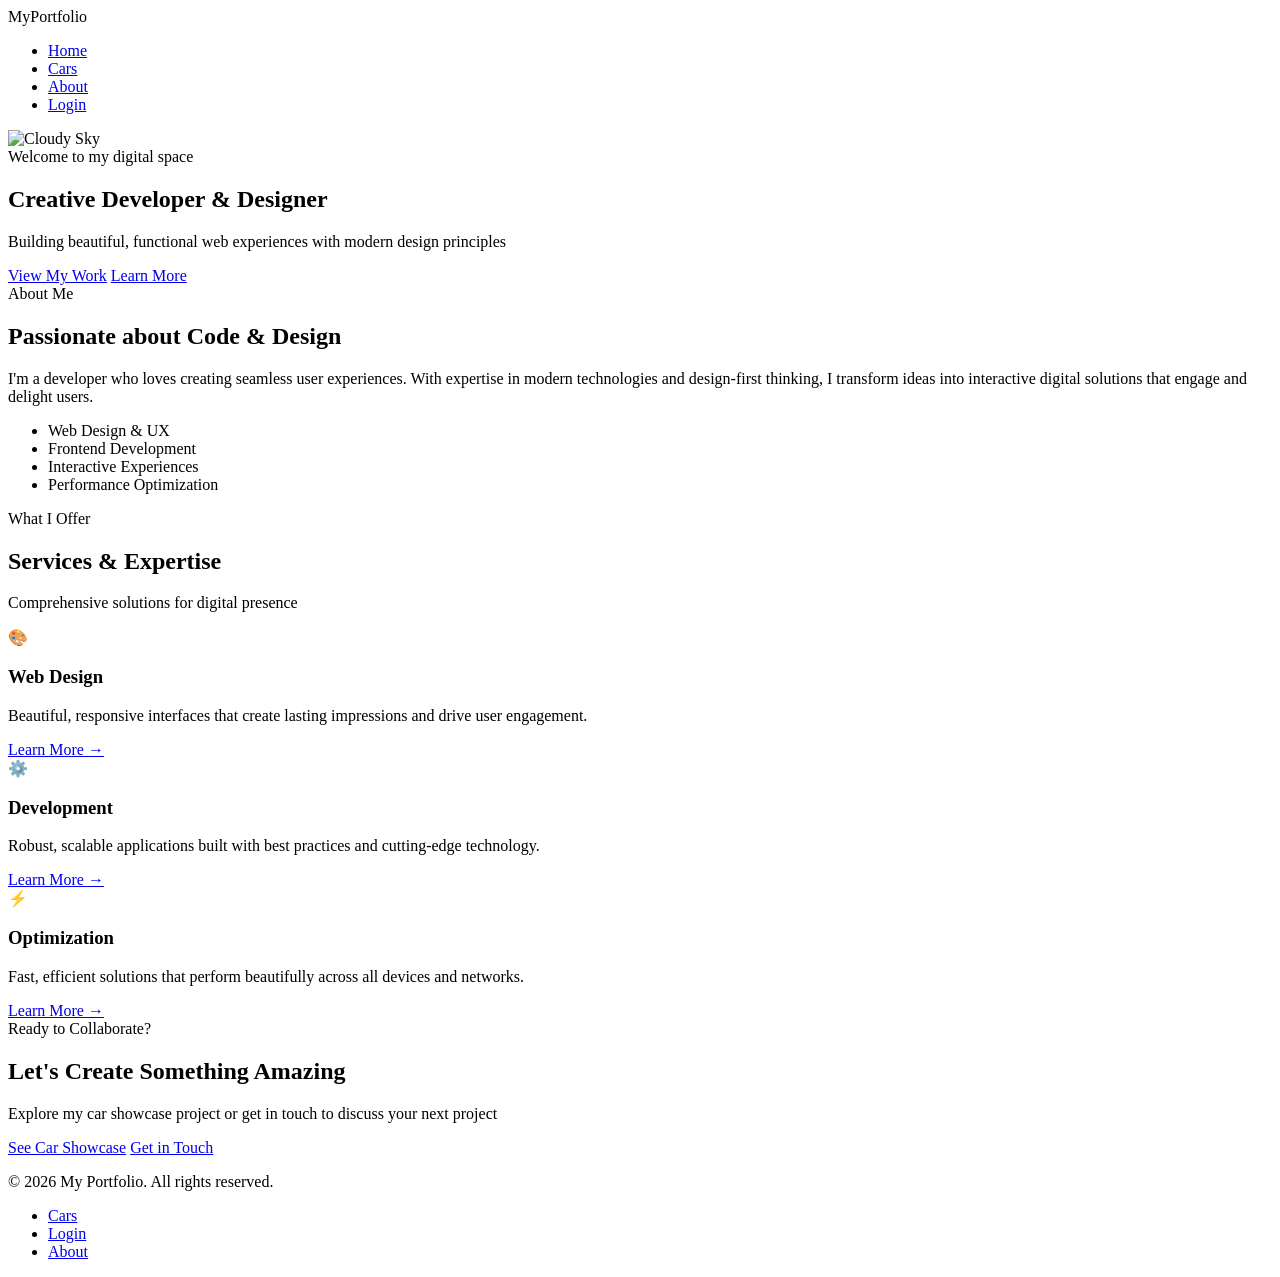
==== index.html @ b2ecb06d "Main website HTML" ====
<!DOCTYPE html>
<html lang="en">
<head>
    <meta charset="UTF-8">
    <meta name="viewport" content="width=device-width, initial-scale=1.0">
    <title>Home | Welcome</title>
    <link href="https://fonts.googleapis.com/css2?family=Sora:wght@400;500;600;700;800&family=DM+Sans:wght@400;500;700&display=swap" rel="stylesheet">
    <link rel="stylesheet" href="./index.css">
</head>
<body>
    <!-- Navigation Bar -->
    <nav class="navbar">
        <div class="nav-container">
            <div class="logo">MyPortfolio</div>
            <ul class="nav-menu">
                <li><a href="./index.html" class="nav-link active">Home</a></li>
                <li><a href="./cars.html" class="nav-link">Cars</a></li>
                <li><a href="#about" class="nav-link">About</a></li>
                <li><a href="./login.html" class="nav-link login-btn">Login</a></li>
            </ul>
        </div>
    </nav>

    <!-- Hero Section -->
    <section class="hero">
        <img src="https://images.unsplash.com/photo-1446776653964-20c1d3a81b06?w=1200&h=600&fit=crop" alt="Cloudy Sky" class="hero-bg-image">
        <div class="hero-content">
            <div class="hero-badge">Welcome to my digital space</div>
            <h1 class="hero-title">Creative Developer & Designer</h1>
            <p class="hero-subtitle">Building beautiful, functional web experiences with modern design principles</p>
            <div class="hero-ctas">
                <a href="./cars.html" class="cta-primary">View My Work</a>
                <a href="#about" class="cta-secondary">Learn More</a>
            </div>
        </div>
    </section>

    <!-- About Section -->
    <section id="about" class="about">
        <div class="about-wrapper">
            <div class="about-content">
                <div class="section-label">About Me</div>
                <h2>Passionate about Code & Design</h2>
                <p>I'm a developer who loves creating seamless user experiences. With expertise in modern technologies and design-first thinking, I transform ideas into interactive digital solutions that engage and delight users.</p>
                <ul class="skills-list">
                    <li>Web Design & UX</li>
                    <li>Frontend Development</li>
                    <li>Interactive Experiences</li>
                    <li>Performance Optimization</li>
                </ul>
            </div>
        </div>
    </section>

    <!-- Features Section -->
    <section class="features">
        <div class="features-wrapper">
            <div class="section-header">
                <div class="section-label">What I Offer</div>
                <h2>Services & Expertise</h2>
                <p>Comprehensive solutions for digital presence</p>
            </div>
            <div class="features-grid">
                <div class="feature-card">
                    <div class="feature-icon">🎨</div>
                    <h3>Web Design</h3>
                    <p>Beautiful, responsive interfaces that create lasting impressions and drive user engagement.</p>
                    <a href="#contact" class="feature-link">Learn More →</a>
                </div>
                <div class="feature-card">
                    <div class="feature-icon">⚙️</div>
                    <h3>Development</h3>
                    <p>Robust, scalable applications built with best practices and cutting-edge technology.</p>
                    <a href="#contact" class="feature-link">Learn More →</a>
                </div>
                <div class="feature-card">
                    <div class="feature-icon">⚡</div>
                    <h3>Optimization</h3>
                    <p>Fast, efficient solutions that perform beautifully across all devices and networks.</p>
                    <a href="#contact" class="feature-link">Learn More →</a>
                </div>
            </div>
        </div>
    </section>

    <!-- Call to Action Section -->
    <section class="cta-section">
        <div class="cta-wrapper">
            <div class="cta-content">
                <div class="cta-label">Ready to Collaborate?</div>
                <h2>Let's Create Something Amazing</h2>
                <p>Explore my car showcase project or get in touch to discuss your next project</p>
                <div class="cta-actions">
                    <a href="./cars.html" class="cta-primary">See Car Showcase</a>
                    <a href="./login.html" class="cta-secondary">Get in Touch</a>
                </div>
            </div>
        </div>
    </section>

    <!-- Footer -->
    <footer class="footer">
        <div class="footer-container">
            <p>&copy; 2026 My Portfolio. All rights reserved.</p>
            <ul class="footer-links">
                <li><a href="./cars.html">Cars</a></li>
                <li><a href="./login.html">Login</a></li>
                <li><a href="#about">About</a></li>
            </ul>
        </div>
    </footer>

    <script src="./index.js"></script>
</body>
</html>
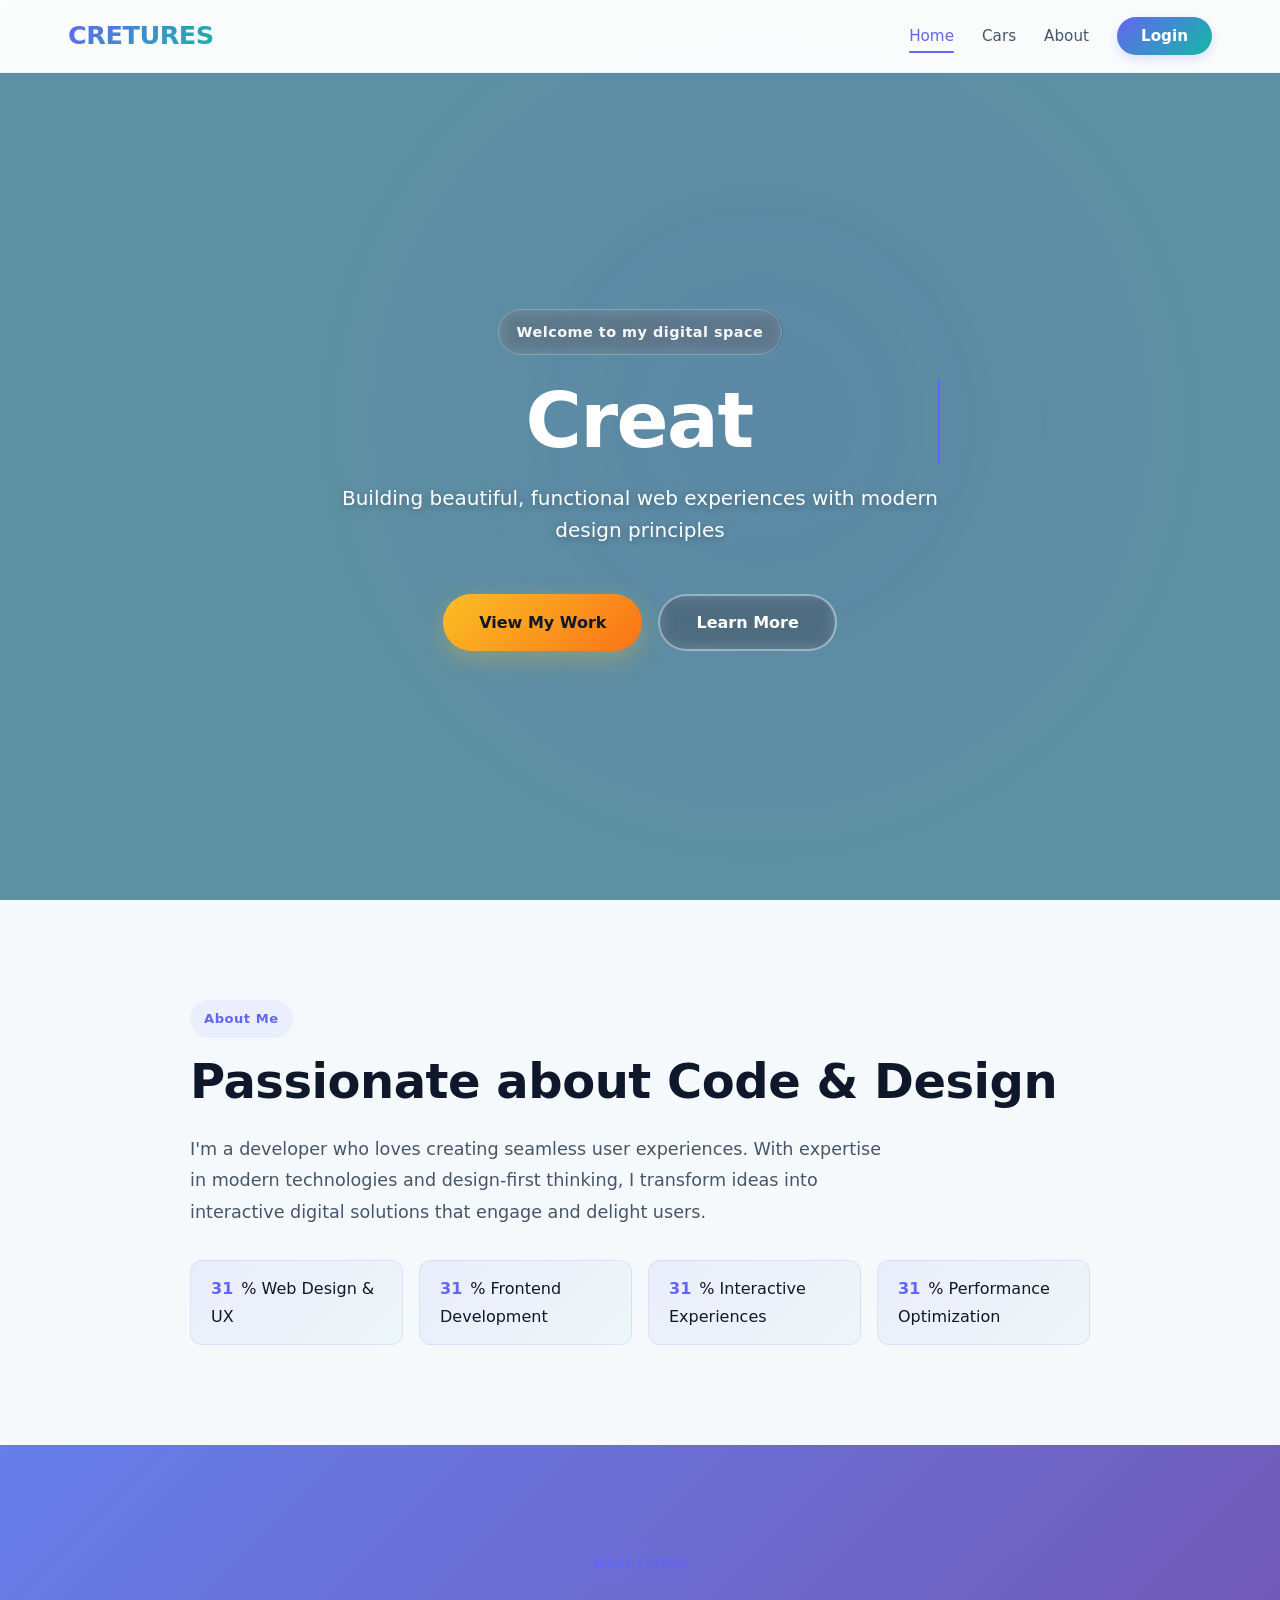
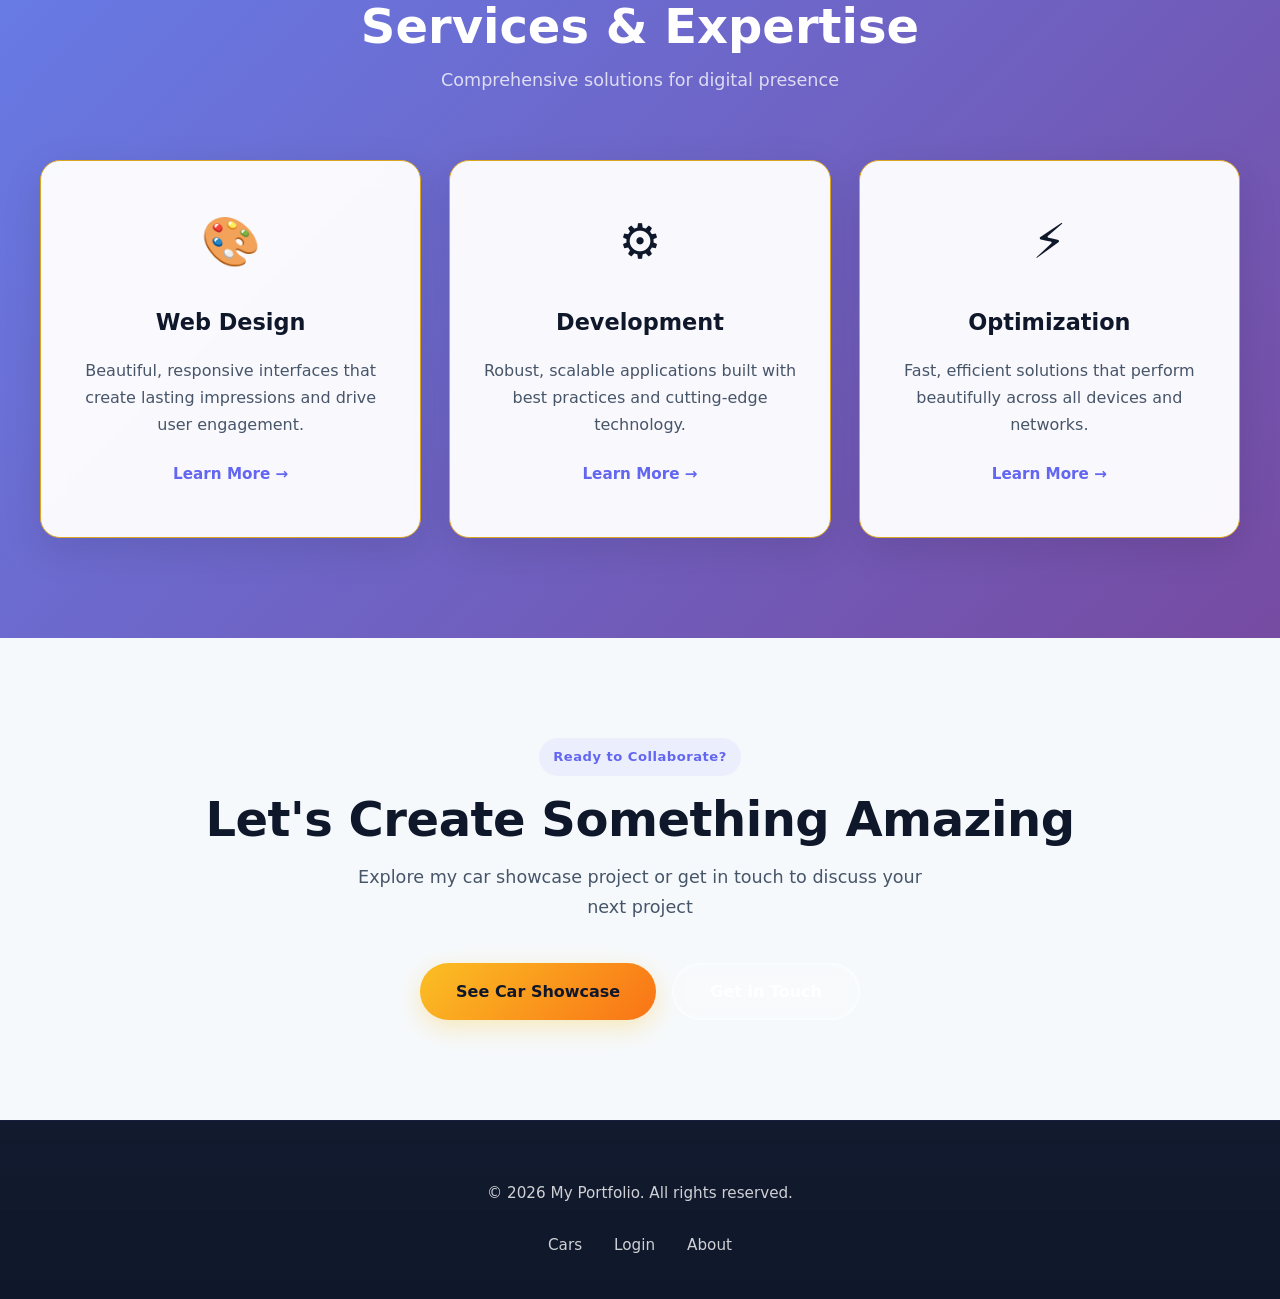
==== commit 2d650429: "Main website HTML" ====
--- a/index.html
+++ b/index.html
@@ -11,7 +11,7 @@
     <!-- Navigation Bar -->
     <nav class="navbar">
         <div class="nav-container">
-            <div class="logo">MyPortfolio</div>
+            <div class="logo">CRETURES</div>
             <ul class="nav-menu">
                 <li><a href="./index.html" class="nav-link active">Home</a></li>
                 <li><a href="./cars.html" class="nav-link">Cars</a></li>
@@ -23,7 +23,7 @@
 
     <!-- Hero Section -->
     <section class="hero">
-        <img src="https://images.unsplash.com/photo-1446776653964-20c1d3a81b06?w=1200&h=600&fit=crop" alt="Cloudy Sky" class="hero-bg-image">
+        <img src="./images/spooky-orange-sky-with-clouds.jpg" alt="Cloudy Sky" class="hero-bg-image">
         <div class="hero-content">
             <div class="hero-badge">Welcome to my digital space</div>
             <h1 class="hero-title">Creative Developer & Designer</h1>
--- a/index.css
+++ b/index.css
@@ -0,0 +1,623 @@
+/* Reset and Base Styles */
+* {
+    margin: 0;
+    padding: 0;
+    box-sizing: border-box;
+}
+
+body {
+    font-family: 'Sora', 'DM Sans', system-ui, sans-serif;
+    line-height: 1.7;
+    color: #0f172a;
+    background: skyblue;
+    background-attachment: fixed;
+    min-height: 100vh;
+}
+
+a {
+    text-decoration: none;
+    color: inherit;
+}
+
+/* Navigation */
+.navbar {
+    background: rgba(255, 255, 255, 0.97);
+    backdrop-filter: blur(12px);
+    box-shadow: 0 4px 16px rgba(0, 0, 0, 0.08);
+    position: fixed;
+    top: 0;
+    width: 100%;
+    z-index: 1000;
+    border-bottom: 1px solid rgba(99, 102, 241, 0.08);
+}
+
+.nav-container {
+    max-width: 1200px;
+    margin: 0 auto;
+    padding: 0 28px;
+    display: flex;
+    justify-content: space-between;
+    align-items: center;
+    height: 72px;
+}
+
+.logo {
+    font-size: 1.6rem;
+    font-weight: 800;
+    letter-spacing: -0.02em;
+    background: linear-gradient(135deg, #6366f1, #14b8a6);
+    -webkit-background-clip: text;
+    -webkit-text-fill-color: transparent;
+    background-clip: text;
+}
+
+.nav-menu {
+    display: flex;
+    list-style: none;
+    gap: 28px;
+}
+
+.nav-link {
+    text-decoration: none;
+    color: #475569;
+    font-weight: 500;
+    font-size: 0.95rem;
+    transition: all  0.25s ease;
+    position: relative;
+}
+
+.nav-link:hover {
+    color: #6366f1;
+}
+
+.nav-link.active {
+    color: #6366f1;
+}
+
+.nav-link.active::after {
+    content: '';
+    position: absolute;
+    bottom: -8px;
+    left: 0;
+    width: 100%;
+    height: 2px;
+    background: #6366f1;
+    border-radius: 1px;
+}
+
+.login-btn {
+    background: linear-gradient(135deg, #6366f1, #14b8a6);
+    color: white !important;
+    padding: 10px 24px;
+    border-radius: 999px;
+    font-size: 0.95rem;
+    font-weight: 600;
+    transition: all 0.3s ease;
+    box-shadow: 0 4px 12px rgba(99, 102, 241, 0.2);
+}
+
+.login-btn:hover {
+    transform: translateY(-2px);
+    box-shadow: 0 8px 20px rgba(99, 102, 241, 0.3);
+}
+
+/* Hero Section */
+.hero {
+    padding: 140px 28px 80px;
+    text-align: center;
+    color: white;
+    min-height: 100vh;
+    display: flex;
+    align-items: center;
+    justify-content: center;
+    position: relative;
+    overflow: hidden;
+}
+
+.hero::before {
+    content: '';
+    position: absolute;
+    top: 0;
+    left: 0;
+    width: 100%;
+    height: 100%;
+    background: rgba(0, 0, 0, 0.3);
+    z-index: 0.5;
+}
+
+.hero-bg-image {
+    position: absolute;
+    top: 0;
+    left: 0;
+    width: 100%;
+    height: 100%;
+    object-fit: cover;
+    z-index: 0;
+    opacity: 0.9;
+}
+
+.hero-content {
+    max-width: 820px;
+    animation: fadeInUp 0.8s ease-out;
+    position: relative;
+    z-index: 1;
+}
+
+.hero-badge {
+    display: inline-flex;
+    padding: 10px 18px;
+    border-radius: 999px;
+    background: rgba(255, 255, 255, 0.15);
+    color: rgba(255, 255, 255, 0.95);
+    font-size: 0.9rem;
+    font-weight: 600;
+    letter-spacing: 0.5px;
+    margin-bottom: 24px;
+    backdrop-filter: blur(8px);
+    border: 1px solid rgba(255, 255, 255, 0.2);
+}
+
+.hero-title {
+    font-size: clamp(3rem, 6vw, 5rem);
+    font-weight: 800;
+    line-height: 1.1;
+    margin-bottom: 18px;
+    letter-spacing: -0.02em;
+    color: #ffffff;
+}
+
+.hero-subtitle {
+    font-size: 1.25rem;
+    margin-bottom: 48px;
+    opacity: 1;
+    font-weight: 400;
+    line-height: 1.6;
+    max-width: 600px;
+    margin-left: auto;
+    margin-right: auto;
+    color: #ffffff;
+    text-shadow: 0 2px 8px rgba(0, 0, 0, 0.3);
+}
+
+.hero-ctas {
+    display: flex;
+    gap: 16px;
+    justify-content: center;
+    flex-wrap: wrap;
+}
+
+.cta-primary {
+    display: inline-flex;
+    align-items: center;
+    justify-content: center;
+    background: linear-gradient(135deg, #fbbf24, #f97316);
+    color: #0f172a;
+    padding: 14px 36px;
+    border-radius: 50px;
+    font-weight: 700;
+    font-size: 1rem;
+    transition: all 0.3s ease;
+    box-shadow: 0 8px 24px rgba(251, 191, 36, 0.3);
+    position: relative;
+    overflow: hidden;
+}
+
+.cta-primary:hover {
+    transform: translateY(-3px);
+    box-shadow: 0 12px 36px rgba(251, 191, 36, 0.4);
+}
+
+.cta-secondary {
+    display: inline-flex;
+    align-items: center;
+    justify-content: center;
+    border: 2px solid rgba(255, 255, 255, 0.4);
+    color: white;
+    padding: 13px 36px;
+    border-radius: 50px;
+    font-weight: 600;
+    font-size: 1rem;
+    transition: all 0.3s ease;
+    background: rgba(255, 255, 255, 0.08);
+    backdrop-filter: blur(8px);
+}
+
+.cta-secondary:hover {
+    background: rgba(255, 255, 255, 0.15);
+    border-color: rgba(255, 255, 255, 0.6);
+    transform: translateY(-2px);
+}
+
+/* About Section */
+.about {
+    padding: 100px 28px;
+    background: rgba(248, 250, 252, 0.98);
+}
+
+.about-wrapper {
+    max-width: 900px;
+    margin: 0 auto;
+}
+
+.section-label {
+    display: inline-flex;
+    padding: 8px 14px;
+    border-radius: 50px;
+    background: rgba(99, 102, 241, 0.08);
+    color: #6366f1;
+    font-size: 0.82rem;
+    font-weight: 700;
+    letter-spacing: 0.5px;
+    margin-bottom: 16px;
+}
+
+.about-content h2 {
+    font-size: clamp(2.2rem, 4vw, 3rem);
+    line-height: 1.15;
+    margin-bottom: 24px;
+    color: #0f172a;
+    letter-spacing: -0.01em;
+}
+
+.about-content p {
+    font-size: 1.1rem;
+    color: #475569;
+    max-width: 700px;
+    line-height: 1.8;
+    margin-bottom: 32px;
+}
+
+.skills-list {
+    display: grid;
+    grid-template-columns: repeat(auto-fit, minmax(200px, 1fr));
+    gap: 16px;
+    list-style: none;
+}
+
+.skills-list li {
+    padding: 14px 20px;
+    background: linear-gradient(135deg, rgba(99, 102, 241, 0.08), rgba(20, 184, 166, 0.04));
+    border-radius: 12px;
+    border: 1px solid rgba(99, 102, 241, 0.12);
+    color: #0f172a;
+    font-weight: 500;
+}
+
+/* Features Section */
+.features {
+    padding: 100px 28px;
+    background: linear-gradient(135deg, #667eea 0%, #764ba2 100%);
+}
+
+.features-wrapper {
+    max-width: 1200px;
+    margin: 0 auto;
+}
+
+.section-header {
+    text-align: center;
+    margin-bottom: 64px;
+}
+
+.section-header h2 {
+    font-size: clamp(2.2rem, 4vw, 3rem);
+    color: white;
+    margin-bottom: 12px;
+    line-height: 1.15;
+}
+
+.section-header p {
+    color: rgba(255, 255, 255, 0.85);
+    font-size: 1.1rem;
+    opacity: 0.9;
+}
+
+.features-grid {
+    display: grid;
+    grid-template-columns: repeat(auto-fit, minmax(310px, 1fr));
+    gap: 28px;
+}
+
+.feature-card {
+    background: rgba(255, 255, 255, 0.96);
+    backdrop-filter: blur(12px);
+    padding: 40px 32px;
+    border-radius: 20px;
+    border: 1.5px solid #DAA520;
+    text-align: center;
+    box-shadow: 0 12px 40px rgba(0, 0, 0, 0.1);
+    transition: all 0.3s ease;
+    position: relative;
+    overflow: hidden;
+}
+
+.feature-card::after {
+    content: '';
+    position: absolute;
+    top: 0;
+    left: 0;
+    width: 100%;
+    height: 0px;
+    background: linear-gradient(180deg, rgba(99, 102, 241, 0.05), transparent);
+    transition: height 0.3s ease;
+}
+
+.feature-card:hover {
+    transform: translateY(-8px);
+    box-shadow: 0 20px 60px rgba(0, 0, 0, 0.15);
+    border-color: #FFD700;
+}
+
+.feature-icon {
+    font-size: 3rem;
+    margin-bottom: 20px;
+    display: inline-flex;
+}
+
+.feature-card h3 {
+    font-size: 1.4rem;
+    margin-bottom: 16px;
+    color: #0f172a;
+    font-weight: 700;
+}
+
+.feature-card p {
+    color: #475569;
+    line-height: 1.7;
+    margin-bottom: 24px;
+    font-size: 1rem;
+}
+
+.feature-link {
+    display: inline-flex;
+    align-items: center;
+    color: #6366f1;
+    font-weight: 600;
+    font-size: 0.95rem;
+    position: relative;
+    transition: all 0.3s ease;
+}
+
+.feature-link:hover {
+    gap: 6px;
+}
+
+/* CTA Section */
+.cta-section {
+    padding: 100px 28px;
+    background: rgba(248, 250, 252, 0.98);
+}
+
+.cta-wrapper {
+    max-width: 900px;
+    margin: 0 auto;
+    text-align: center;
+}
+
+.cta-label {
+    display: inline-flex;
+    padding: 8px 14px;
+    border-radius: 50px;
+    background: rgba(99, 102, 241, 0.08);
+    color: #6366f1;
+    font-size: 0.82rem;
+    font-weight: 700;
+    letter-spacing: 0.5px;
+    margin-bottom: 16px;
+}
+
+.cta-content h2 {
+    font-size: clamp(2.2rem, 4vw, 3rem);
+    line-height: 1.15;
+    margin-bottom: 16px;
+    color: #0f172a;
+    letter-spacing: -0.01em;
+}
+
+.cta-content p {
+    font-size: 1.1rem;
+    color: #475569;
+    max-width: 600px;
+    margin: 0 auto 40px;
+    line-height: 1.7;
+}
+
+.cta-actions {
+    display: flex;
+    gap: 16px;
+    justify-content: center;
+    flex-wrap: wrap;
+}
+
+/* Footer */
+.footer {
+    background: linear-gradient(180deg, rgba(15, 23, 42, 0.98), rgba(15, 23, 42, 1));
+    color: white;
+    padding: 60px 28px 40px;
+    text-align: center;
+    border-top: 1px solid rgba(99, 102, 241, 0.1);
+}
+
+.footer-container {
+    max-width: 1200px;
+    margin: 0 auto;
+}
+
+.footer p {
+    margin-bottom: 24px;
+    opacity: 0.8;
+    font-size: 0.95rem;
+}
+
+.footer-links {
+    display: flex;
+    justify-content: center;
+    gap: 32px;
+    list-style: none;
+    flex-wrap: wrap;
+}
+
+.footer-links a {
+    color: rgba(255, 255, 255, 0.8);
+    text-decoration: none;
+    transition: all 0.3s ease;
+    font-weight: 500;
+    font-size: 0.95rem;
+}
+
+.footer-links a:hover {
+    color: #fbbf24;
+}
+
+/* Animations */
+@keyframes fadeInUp {
+    from {
+        opacity: 0;
+        transform: translateY(30px);
+    }
+    to {
+        opacity: 1;
+        transform: translateY(0);
+    }
+}
+
+/* Interactive Styles */
+.animate-in {
+    animation: fadeInUp 0.8s ease-out forwards;
+}
+
+section {
+    opacity: 0;
+    transform: translateY(30px);
+    transition: opacity 0.8s ease-out, transform 0.8s ease-out;
+}
+
+section.animate-in {
+    opacity: 1;
+    transform: translateY(0);
+}
+
+.feature-card {
+    opacity: 0;
+    transform: translateY(30px);
+    transition: all 0.3s ease;
+    cursor: pointer;
+}
+
+.feature-card.animate-in {
+    opacity: 1;
+    transform: translateY(0);
+}
+
+.hero-title {
+    border-right: 2px solid #6366f1;
+    white-space: nowrap;
+    overflow: hidden;
+}
+
+.skill-counter {
+    font-weight: 700;
+    color: #6366f1;
+    margin-right: 8px;
+}
+
+.feature-card:hover .feature-icon {
+    transform: scale(1.1);
+    transition: transform 0.3s ease;
+}
+
+.scroll-to-top:hover {
+    transform: translateY(-2px);
+    box-shadow: 0 6px 16px rgba(99, 102, 241, 0.4);
+}
+
+/* Typing cursor animation */
+.hero-title::after {
+    content: '';
+    animation: blink 1s infinite;
+}
+
+@keyframes blink {
+    0%, 50% { opacity: 1; }
+    51%, 100% { opacity: 0; }
+}
+
+@keyframes blink {
+    0%, 50% { opacity: 1; }
+    51%, 100% { opacity: 0; }
+}
+
+/* Responsive Design */
+@media (max-width: 768px) {
+    .nav-menu {
+        display: none; /* Could be made into a hamburger menu */
+    }
+
+    .hero-title {
+        font-size: 2.5rem;
+    }
+
+    .hero-subtitle {
+        font-size: 1.1rem;
+    }
+
+    .about, .features, .cta-section {
+        padding: 60px 20px;
+    }
+
+    .about-wrapper {
+        padding: 0 16px;
+    }
+
+    .features-grid {
+        grid-template-columns: 1fr;
+        gap: 30px;
+    }
+
+    .footer-links {
+        flex-direction: column;
+        gap: 15px;
+    }
+
+    .section-header {
+        margin-bottom: 40px;
+    }
+
+    .section-header h2 {
+        font-size: 2rem;
+    }
+
+    .feature-card {
+        padding: 32px 24px;
+    }
+
+    .cta-primary,
+    .cta-secondary {
+        width: 100%;
+        max-width: 280px;
+    }
+}
+
+@media (max-width: 480px) {
+    .hero-title {
+        font-size: 1.8rem;
+    }
+
+    .hero-subtitle {
+        font-size: 0.95rem;
+    }
+
+    .about-content h2,
+    .section-header h2,
+    .cta-content h2 {
+        font-size: 1.65rem;
+    }
+
+    .feature-icon {
+        font-size: 2.5rem;
+    }
+
+    .nav-container {
+        padding: 0 12px;
+    }
+}
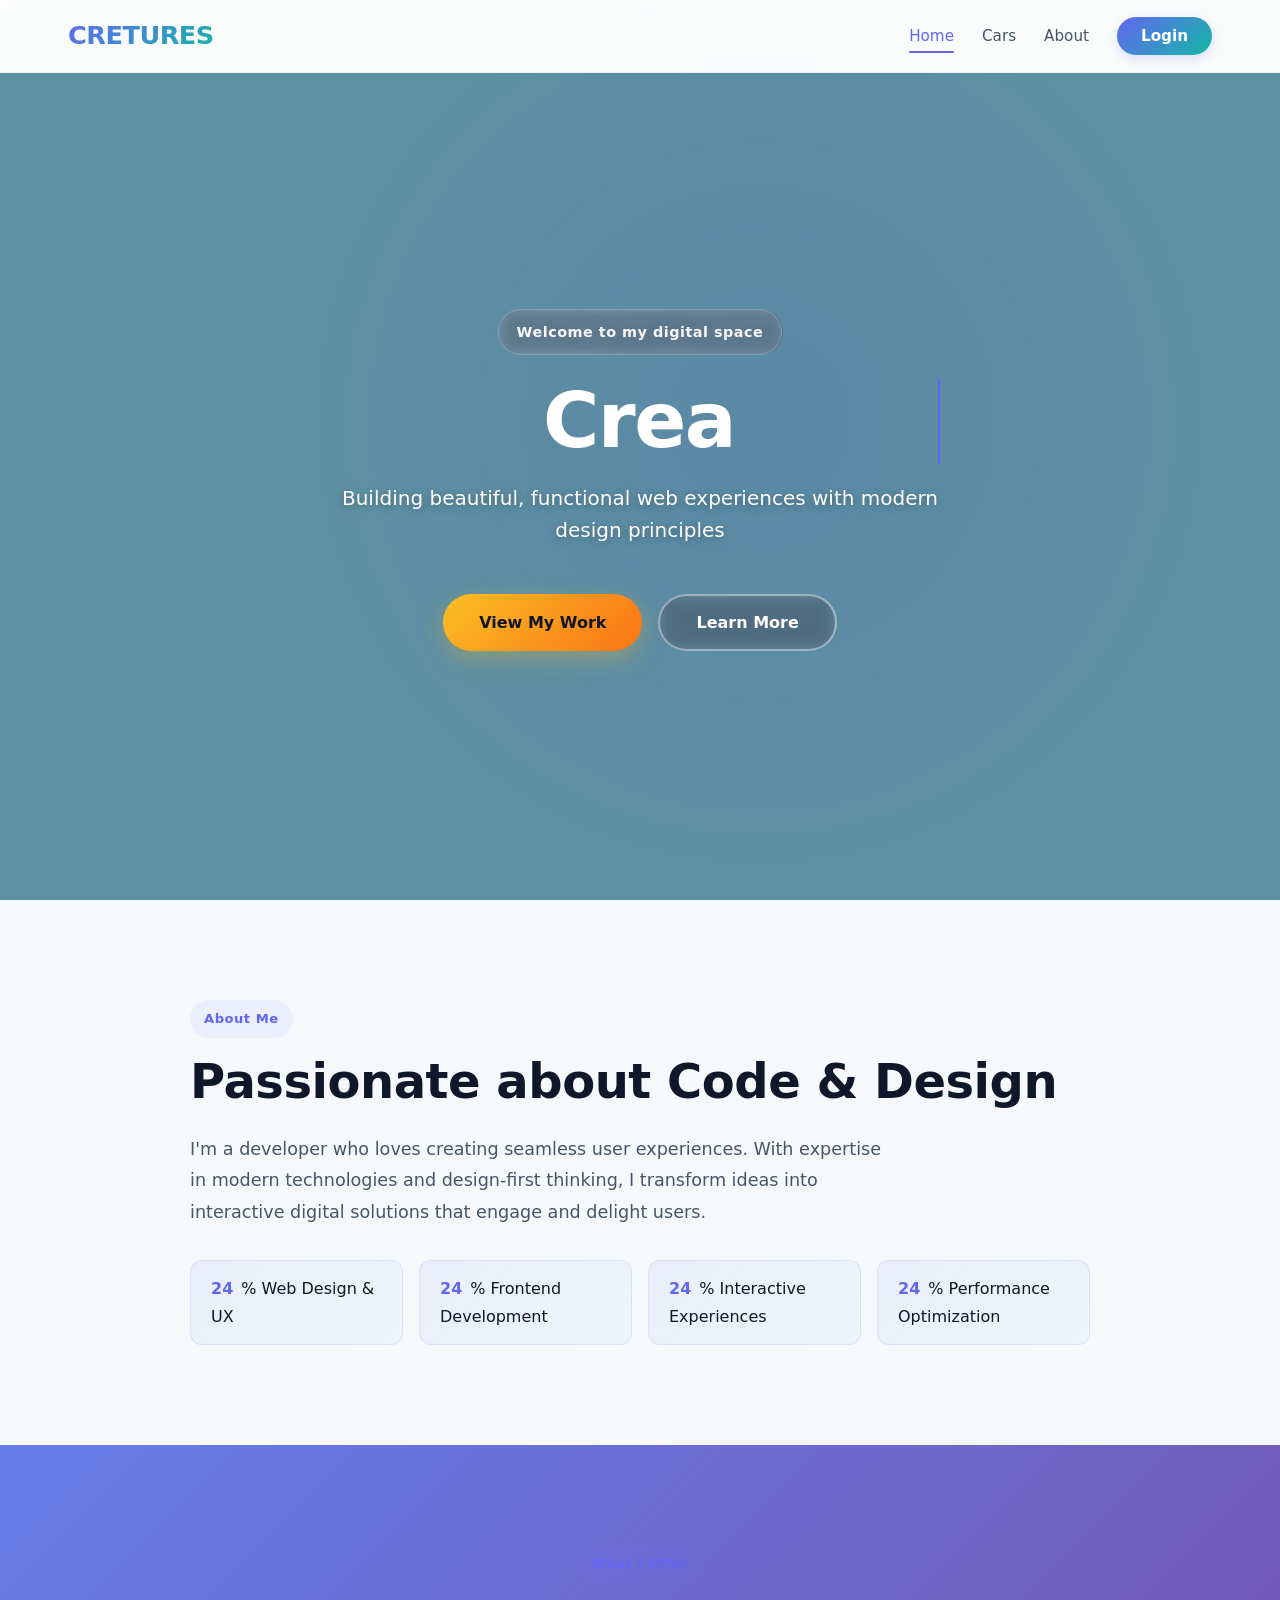
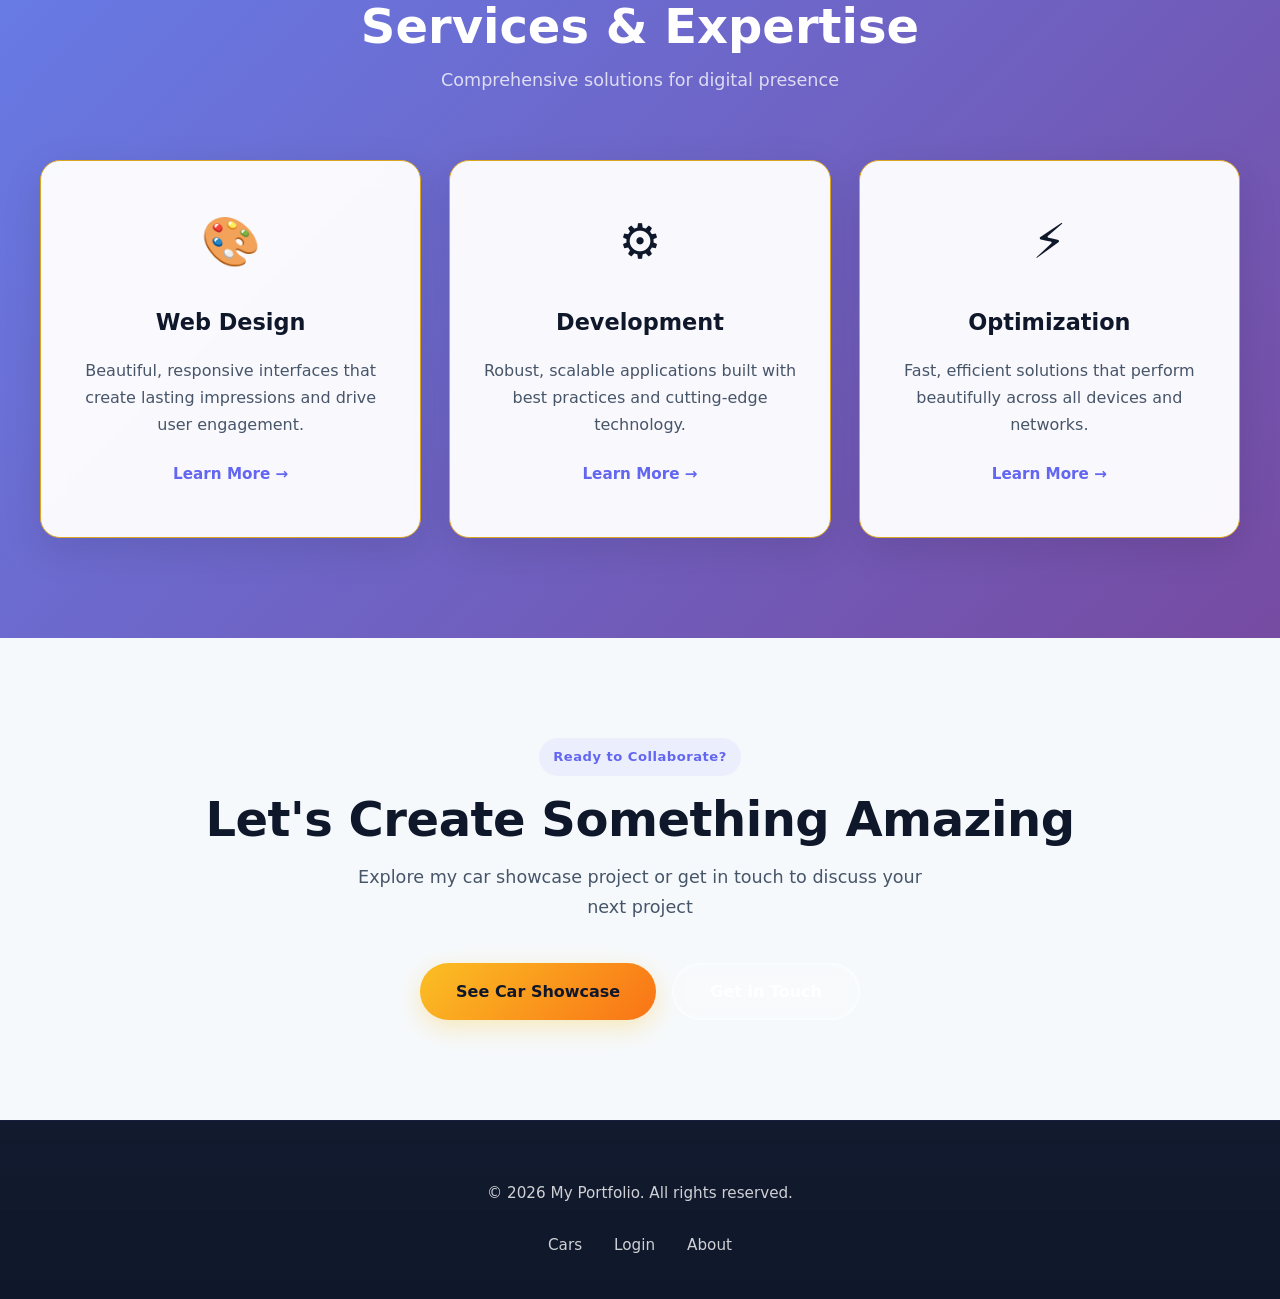
==== commit 2995d241: "Renameing the Main website's CSS AND JS" ====
--- a/index.html
+++ b/index.html
@@ -5,7 +5,7 @@
     <meta name="viewport" content="width=device-width, initial-scale=1.0">
     <title>Home | Welcome</title>
     <link href="https://fonts.googleapis.com/css2?family=Sora:wght@400;500;600;700;800&family=DM+Sans:wght@400;500;700&display=swap" rel="stylesheet">
-    <link rel="stylesheet" href="./index.css">
+    <link rel="stylesheet" href="./style.css">
 </head>
 <body>
     <!-- Navigation Bar -->
@@ -110,6 +110,6 @@
         </div>
     </footer>
 
-    <script src="./index.js"></script>
+    <script src="./script.js"></script>
 </body>
 </html>
--- a/style.css
+++ b/style.css
@@ -0,0 +1,623 @@
+/* Reset and Base Styles */
+* {
+    margin: 0;
+    padding: 0;
+    box-sizing: border-box;
+}
+
+body {
+    font-family: 'Sora', 'DM Sans', system-ui, sans-serif;
+    line-height: 1.7;
+    color: #0f172a;
+    background: skyblue;
+    background-attachment: fixed;
+    min-height: 100vh;
+}
+
+a {
+    text-decoration: none;
+    color: inherit;
+}
+
+/* Navigation */
+.navbar {
+    background: rgba(255, 255, 255, 0.97);
+    backdrop-filter: blur(12px);
+    box-shadow: 0 4px 16px rgba(0, 0, 0, 0.08);
+    position: fixed;
+    top: 0;
+    width: 100%;
+    z-index: 1000;
+    border-bottom: 1px solid rgba(99, 102, 241, 0.08);
+}
+
+.nav-container {
+    max-width: 1200px;
+    margin: 0 auto;
+    padding: 0 28px;
+    display: flex;
+    justify-content: space-between;
+    align-items: center;
+    height: 72px;
+}
+
+.logo {
+    font-size: 1.6rem;
+    font-weight: 800;
+    letter-spacing: -0.02em;
+    background: linear-gradient(135deg, #6366f1, #14b8a6);
+    -webkit-background-clip: text;
+    -webkit-text-fill-color: transparent;
+    background-clip: text;
+}
+
+.nav-menu {
+    display: flex;
+    list-style: none;
+    gap: 28px;
+}
+
+.nav-link {
+    text-decoration: none;
+    color: #475569;
+    font-weight: 500;
+    font-size: 0.95rem;
+    transition: all  0.25s ease;
+    position: relative;
+}
+
+.nav-link:hover {
+    color: #6366f1;
+}
+
+.nav-link.active {
+    color: #6366f1;
+}
+
+.nav-link.active::after {
+    content: '';
+    position: absolute;
+    bottom: -8px;
+    left: 0;
+    width: 100%;
+    height: 2px;
+    background: #6366f1;
+    border-radius: 1px;
+}
+
+.login-btn {
+    background: linear-gradient(135deg, #6366f1, #14b8a6);
+    color: white !important;
+    padding: 10px 24px;
+    border-radius: 999px;
+    font-size: 0.95rem;
+    font-weight: 600;
+    transition: all 0.3s ease;
+    box-shadow: 0 4px 12px rgba(99, 102, 241, 0.2);
+}
+
+.login-btn:hover {
+    transform: translateY(-2px);
+    box-shadow: 0 8px 20px rgba(99, 102, 241, 0.3);
+}
+
+/* Hero Section */
+.hero {
+    padding: 140px 28px 80px;
+    text-align: center;
+    color: white;
+    min-height: 100vh;
+    display: flex;
+    align-items: center;
+    justify-content: center;
+    position: relative;
+    overflow: hidden;
+}
+
+.hero::before {
+    content: '';
+    position: absolute;
+    top: 0;
+    left: 0;
+    width: 100%;
+    height: 100%;
+    background: rgba(0, 0, 0, 0.3);
+    z-index: 0.5;
+}
+
+.hero-bg-image {
+    position: absolute;
+    top: 0;
+    left: 0;
+    width: 100%;
+    height: 100%;
+    object-fit: cover;
+    z-index: 0;
+    opacity: 0.9;
+}
+
+.hero-content {
+    max-width: 820px;
+    animation: fadeInUp 0.8s ease-out;
+    position: relative;
+    z-index: 1;
+}
+
+.hero-badge {
+    display: inline-flex;
+    padding: 10px 18px;
+    border-radius: 999px;
+    background: rgba(255, 255, 255, 0.15);
+    color: rgba(255, 255, 255, 0.95);
+    font-size: 0.9rem;
+    font-weight: 600;
+    letter-spacing: 0.5px;
+    margin-bottom: 24px;
+    backdrop-filter: blur(8px);
+    border: 1px solid rgba(255, 255, 255, 0.2);
+}
+
+.hero-title {
+    font-size: clamp(3rem, 6vw, 5rem);
+    font-weight: 800;
+    line-height: 1.1;
+    margin-bottom: 18px;
+    letter-spacing: -0.02em;
+    color: #ffffff;
+}
+
+.hero-subtitle {
+    font-size: 1.25rem;
+    margin-bottom: 48px;
+    opacity: 1;
+    font-weight: 400;
+    line-height: 1.6;
+    max-width: 600px;
+    margin-left: auto;
+    margin-right: auto;
+    color: #ffffff;
+    text-shadow: 0 2px 8px rgba(0, 0, 0, 0.3);
+}
+
+.hero-ctas {
+    display: flex;
+    gap: 16px;
+    justify-content: center;
+    flex-wrap: wrap;
+}
+
+.cta-primary {
+    display: inline-flex;
+    align-items: center;
+    justify-content: center;
+    background: linear-gradient(135deg, #fbbf24, #f97316);
+    color: #0f172a;
+    padding: 14px 36px;
+    border-radius: 50px;
+    font-weight: 700;
+    font-size: 1rem;
+    transition: all 0.3s ease;
+    box-shadow: 0 8px 24px rgba(251, 191, 36, 0.3);
+    position: relative;
+    overflow: hidden;
+}
+
+.cta-primary:hover {
+    transform: translateY(-3px);
+    box-shadow: 0 12px 36px rgba(251, 191, 36, 0.4);
+}
+
+.cta-secondary {
+    display: inline-flex;
+    align-items: center;
+    justify-content: center;
+    border: 2px solid rgba(255, 255, 255, 0.4);
+    color: white;
+    padding: 13px 36px;
+    border-radius: 50px;
+    font-weight: 600;
+    font-size: 1rem;
+    transition: all 0.3s ease;
+    background: rgba(255, 255, 255, 0.08);
+    backdrop-filter: blur(8px);
+}
+
+.cta-secondary:hover {
+    background: rgba(255, 255, 255, 0.15);
+    border-color: rgba(255, 255, 255, 0.6);
+    transform: translateY(-2px);
+}
+
+/* About Section */
+.about {
+    padding: 100px 28px;
+    background: rgba(248, 250, 252, 0.98);
+}
+
+.about-wrapper {
+    max-width: 900px;
+    margin: 0 auto;
+}
+
+.section-label {
+    display: inline-flex;
+    padding: 8px 14px;
+    border-radius: 50px;
+    background: rgba(99, 102, 241, 0.08);
+    color: #6366f1;
+    font-size: 0.82rem;
+    font-weight: 700;
+    letter-spacing: 0.5px;
+    margin-bottom: 16px;
+}
+
+.about-content h2 {
+    font-size: clamp(2.2rem, 4vw, 3rem);
+    line-height: 1.15;
+    margin-bottom: 24px;
+    color: #0f172a;
+    letter-spacing: -0.01em;
+}
+
+.about-content p {
+    font-size: 1.1rem;
+    color: #475569;
+    max-width: 700px;
+    line-height: 1.8;
+    margin-bottom: 32px;
+}
+
+.skills-list {
+    display: grid;
+    grid-template-columns: repeat(auto-fit, minmax(200px, 1fr));
+    gap: 16px;
+    list-style: none;
+}
+
+.skills-list li {
+    padding: 14px 20px;
+    background: linear-gradient(135deg, rgba(99, 102, 241, 0.08), rgba(20, 184, 166, 0.04));
+    border-radius: 12px;
+    border: 1px solid rgba(99, 102, 241, 0.12);
+    color: #0f172a;
+    font-weight: 500;
+}
+
+/* Features Section */
+.features {
+    padding: 100px 28px;
+    background: linear-gradient(135deg, #667eea 0%, #764ba2 100%);
+}
+
+.features-wrapper {
+    max-width: 1200px;
+    margin: 0 auto;
+}
+
+.section-header {
+    text-align: center;
+    margin-bottom: 64px;
+}
+
+.section-header h2 {
+    font-size: clamp(2.2rem, 4vw, 3rem);
+    color: white;
+    margin-bottom: 12px;
+    line-height: 1.15;
+}
+
+.section-header p {
+    color: rgba(255, 255, 255, 0.85);
+    font-size: 1.1rem;
+    opacity: 0.9;
+}
+
+.features-grid {
+    display: grid;
+    grid-template-columns: repeat(auto-fit, minmax(310px, 1fr));
+    gap: 28px;
+}
+
+.feature-card {
+    background: rgba(255, 255, 255, 0.96);
+    backdrop-filter: blur(12px);
+    padding: 40px 32px;
+    border-radius: 20px;
+    border: 1.5px solid #DAA520;
+    text-align: center;
+    box-shadow: 0 12px 40px rgba(0, 0, 0, 0.1);
+    transition: all 0.3s ease;
+    position: relative;
+    overflow: hidden;
+}
+
+.feature-card::after {
+    content: '';
+    position: absolute;
+    top: 0;
+    left: 0;
+    width: 100%;
+    height: 0px;
+    background: linear-gradient(180deg, rgba(99, 102, 241, 0.05), transparent);
+    transition: height 0.3s ease;
+}
+
+.feature-card:hover {
+    transform: translateY(-8px);
+    box-shadow: 0 20px 60px rgba(0, 0, 0, 0.15);
+    border-color: #FFD700;
+}
+
+.feature-icon {
+    font-size: 3rem;
+    margin-bottom: 20px;
+    display: inline-flex;
+}
+
+.feature-card h3 {
+    font-size: 1.4rem;
+    margin-bottom: 16px;
+    color: #0f172a;
+    font-weight: 700;
+}
+
+.feature-card p {
+    color: #475569;
+    line-height: 1.7;
+    margin-bottom: 24px;
+    font-size: 1rem;
+}
+
+.feature-link {
+    display: inline-flex;
+    align-items: center;
+    color: #6366f1;
+    font-weight: 600;
+    font-size: 0.95rem;
+    position: relative;
+    transition: all 0.3s ease;
+}
+
+.feature-link:hover {
+    gap: 6px;
+}
+
+/* CTA Section */
+.cta-section {
+    padding: 100px 28px;
+    background: rgba(248, 250, 252, 0.98);
+}
+
+.cta-wrapper {
+    max-width: 900px;
+    margin: 0 auto;
+    text-align: center;
+}
+
+.cta-label {
+    display: inline-flex;
+    padding: 8px 14px;
+    border-radius: 50px;
+    background: rgba(99, 102, 241, 0.08);
+    color: #6366f1;
+    font-size: 0.82rem;
+    font-weight: 700;
+    letter-spacing: 0.5px;
+    margin-bottom: 16px;
+}
+
+.cta-content h2 {
+    font-size: clamp(2.2rem, 4vw, 3rem);
+    line-height: 1.15;
+    margin-bottom: 16px;
+    color: #0f172a;
+    letter-spacing: -0.01em;
+}
+
+.cta-content p {
+    font-size: 1.1rem;
+    color: #475569;
+    max-width: 600px;
+    margin: 0 auto 40px;
+    line-height: 1.7;
+}
+
+.cta-actions {
+    display: flex;
+    gap: 16px;
+    justify-content: center;
+    flex-wrap: wrap;
+}
+
+/* Footer */
+.footer {
+    background: linear-gradient(180deg, rgba(15, 23, 42, 0.98), rgba(15, 23, 42, 1));
+    color: white;
+    padding: 60px 28px 40px;
+    text-align: center;
+    border-top: 1px solid rgba(99, 102, 241, 0.1);
+}
+
+.footer-container {
+    max-width: 1200px;
+    margin: 0 auto;
+}
+
+.footer p {
+    margin-bottom: 24px;
+    opacity: 0.8;
+    font-size: 0.95rem;
+}
+
+.footer-links {
+    display: flex;
+    justify-content: center;
+    gap: 32px;
+    list-style: none;
+    flex-wrap: wrap;
+}
+
+.footer-links a {
+    color: rgba(255, 255, 255, 0.8);
+    text-decoration: none;
+    transition: all 0.3s ease;
+    font-weight: 500;
+    font-size: 0.95rem;
+}
+
+.footer-links a:hover {
+    color: #fbbf24;
+}
+
+/* Animations */
+@keyframes fadeInUp {
+    from {
+        opacity: 0;
+        transform: translateY(30px);
+    }
+    to {
+        opacity: 1;
+        transform: translateY(0);
+    }
+}
+
+/* Interactive Styles */
+.animate-in {
+    animation: fadeInUp 0.8s ease-out forwards;
+}
+
+section {
+    opacity: 0;
+    transform: translateY(30px);
+    transition: opacity 0.8s ease-out, transform 0.8s ease-out;
+}
+
+section.animate-in {
+    opacity: 1;
+    transform: translateY(0);
+}
+
+.feature-card {
+    opacity: 0;
+    transform: translateY(30px);
+    transition: all 0.3s ease;
+    cursor: pointer;
+}
+
+.feature-card.animate-in {
+    opacity: 1;
+    transform: translateY(0);
+}
+
+.hero-title {
+    border-right: 2px solid #6366f1;
+    white-space: nowrap;
+    overflow: hidden;
+}
+
+.skill-counter {
+    font-weight: 700;
+    color: #6366f1;
+    margin-right: 8px;
+}
+
+.feature-card:hover .feature-icon {
+    transform: scale(1.1);
+    transition: transform 0.3s ease;
+}
+
+.scroll-to-top:hover {
+    transform: translateY(-2px);
+    box-shadow: 0 6px 16px rgba(99, 102, 241, 0.4);
+}
+
+/* Typing cursor animation */
+.hero-title::after {
+    content: '';
+    animation: blink 1s infinite;
+}
+
+@keyframes blink {
+    0%, 50% { opacity: 1; }
+    51%, 100% { opacity: 0; }
+}
+
+@keyframes blink {
+    0%, 50% { opacity: 1; }
+    51%, 100% { opacity: 0; }
+}
+
+/* Responsive Design */
+@media (max-width: 768px) {
+    .nav-menu {
+        display: none; /* Could be made into a hamburger menu */
+    }
+
+    .hero-title {
+        font-size: 2.5rem;
+    }
+
+    .hero-subtitle {
+        font-size: 1.1rem;
+    }
+
+    .about, .features, .cta-section {
+        padding: 60px 20px;
+    }
+
+    .about-wrapper {
+        padding: 0 16px;
+    }
+
+    .features-grid {
+        grid-template-columns: 1fr;
+        gap: 30px;
+    }
+
+    .footer-links {
+        flex-direction: column;
+        gap: 15px;
+    }
+
+    .section-header {
+        margin-bottom: 40px;
+    }
+
+    .section-header h2 {
+        font-size: 2rem;
+    }
+
+    .feature-card {
+        padding: 32px 24px;
+    }
+
+    .cta-primary,
+    .cta-secondary {
+        width: 100%;
+        max-width: 280px;
+    }
+}
+
+@media (max-width: 480px) {
+    .hero-title {
+        font-size: 1.8rem;
+    }
+
+    .hero-subtitle {
+        font-size: 0.95rem;
+    }
+
+    .about-content h2,
+    .section-header h2,
+    .cta-content h2 {
+        font-size: 1.65rem;
+    }
+
+    .feature-icon {
+        font-size: 2.5rem;
+    }
+
+    .nav-container {
+        padding: 0 12px;
+    }
+}
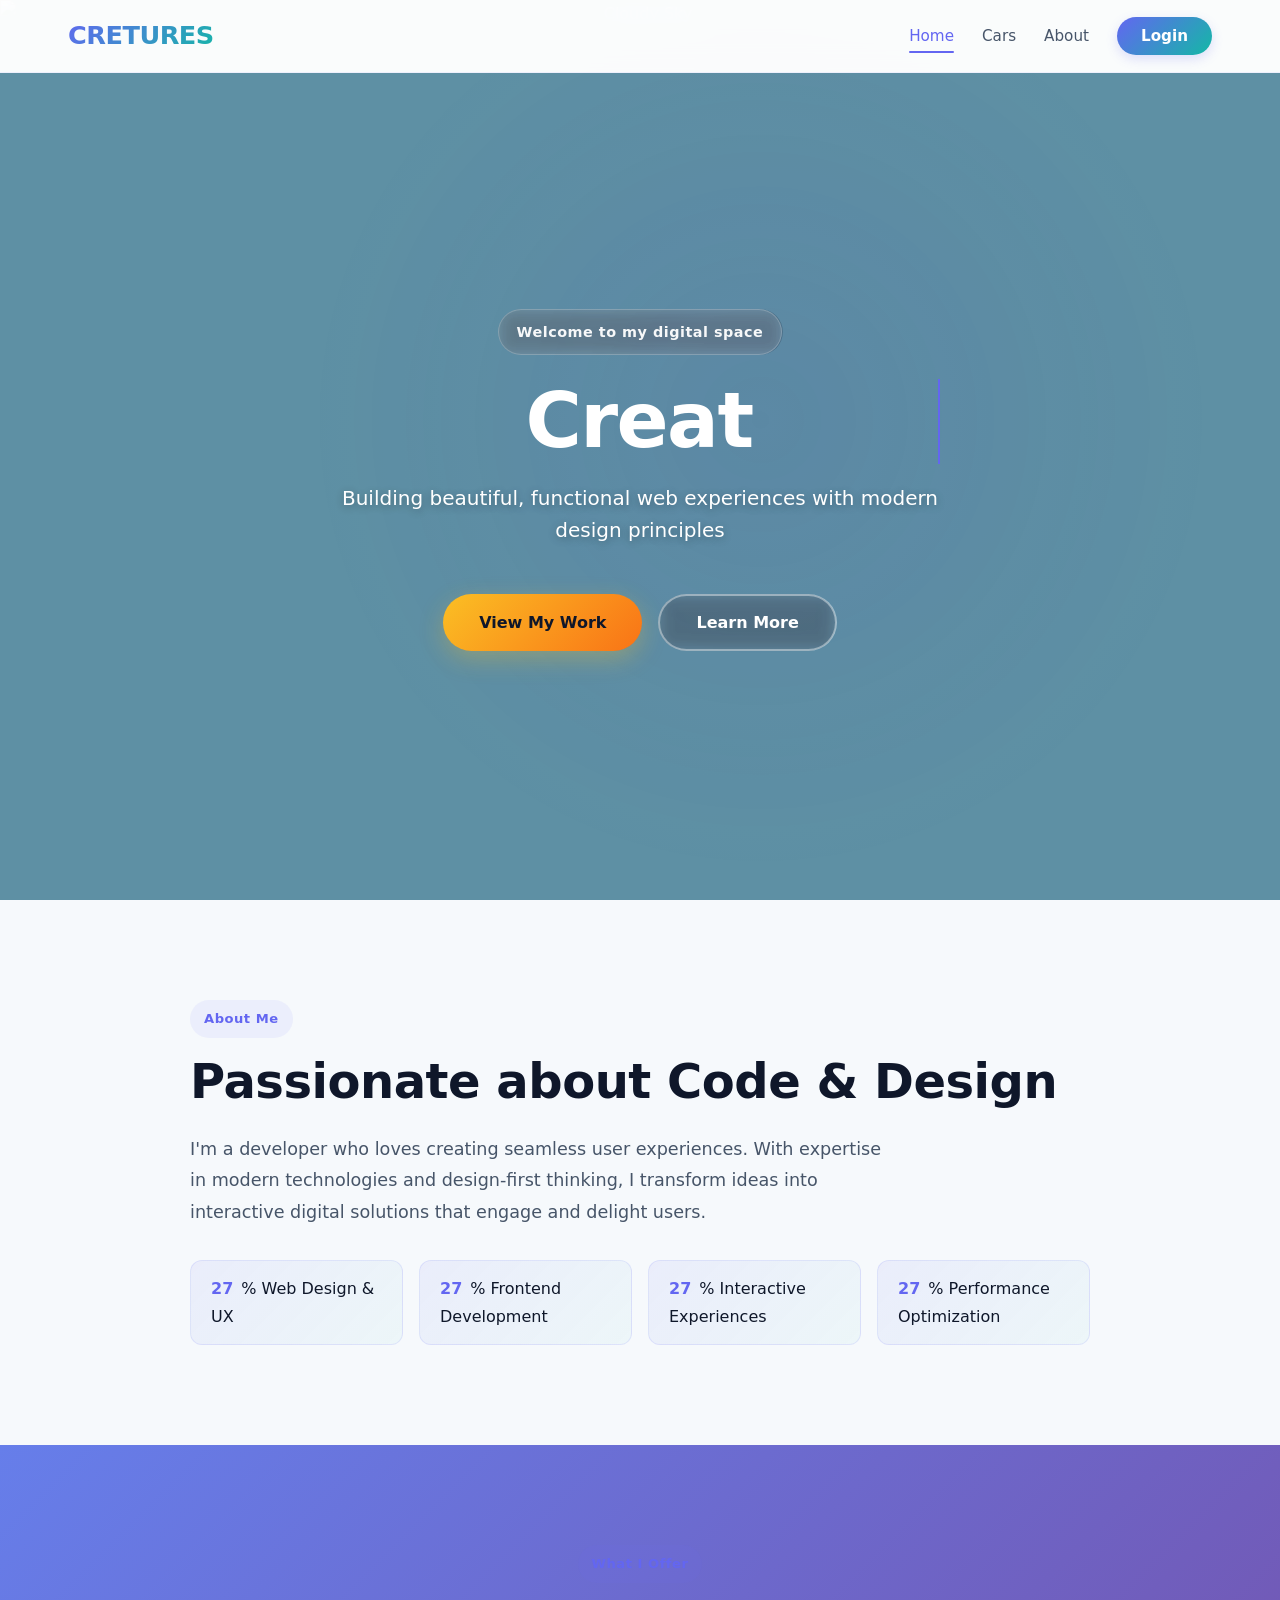
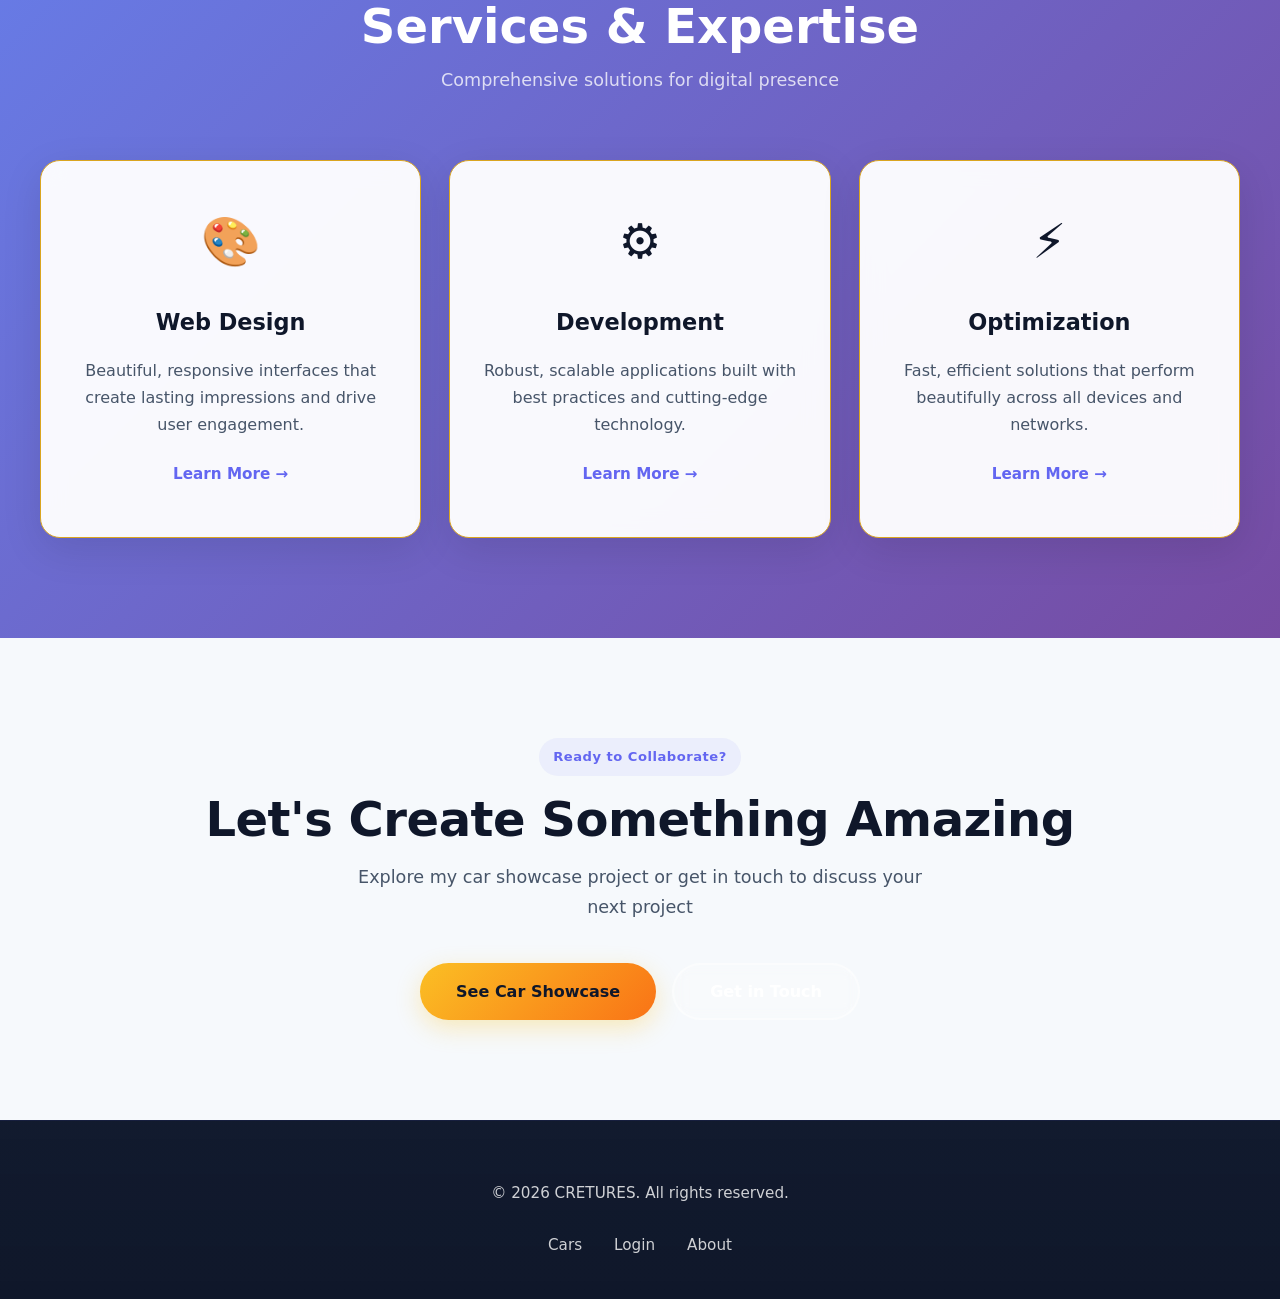
==== commit 6b766d8f: "modify" ====
--- a/index.html
+++ b/index.html
@@ -101,7 +101,7 @@
     <!-- Footer -->
     <footer class="footer">
         <div class="footer-container">
-            <p>&copy; 2026 My Portfolio. All rights reserved.</p>
+            <p>&copy; 2026 CRETURES. All rights reserved.</p>
             <ul class="footer-links">
                 <li><a href="./cars.html">Cars</a></li>
                 <li><a href="./login.html">Login</a></li>
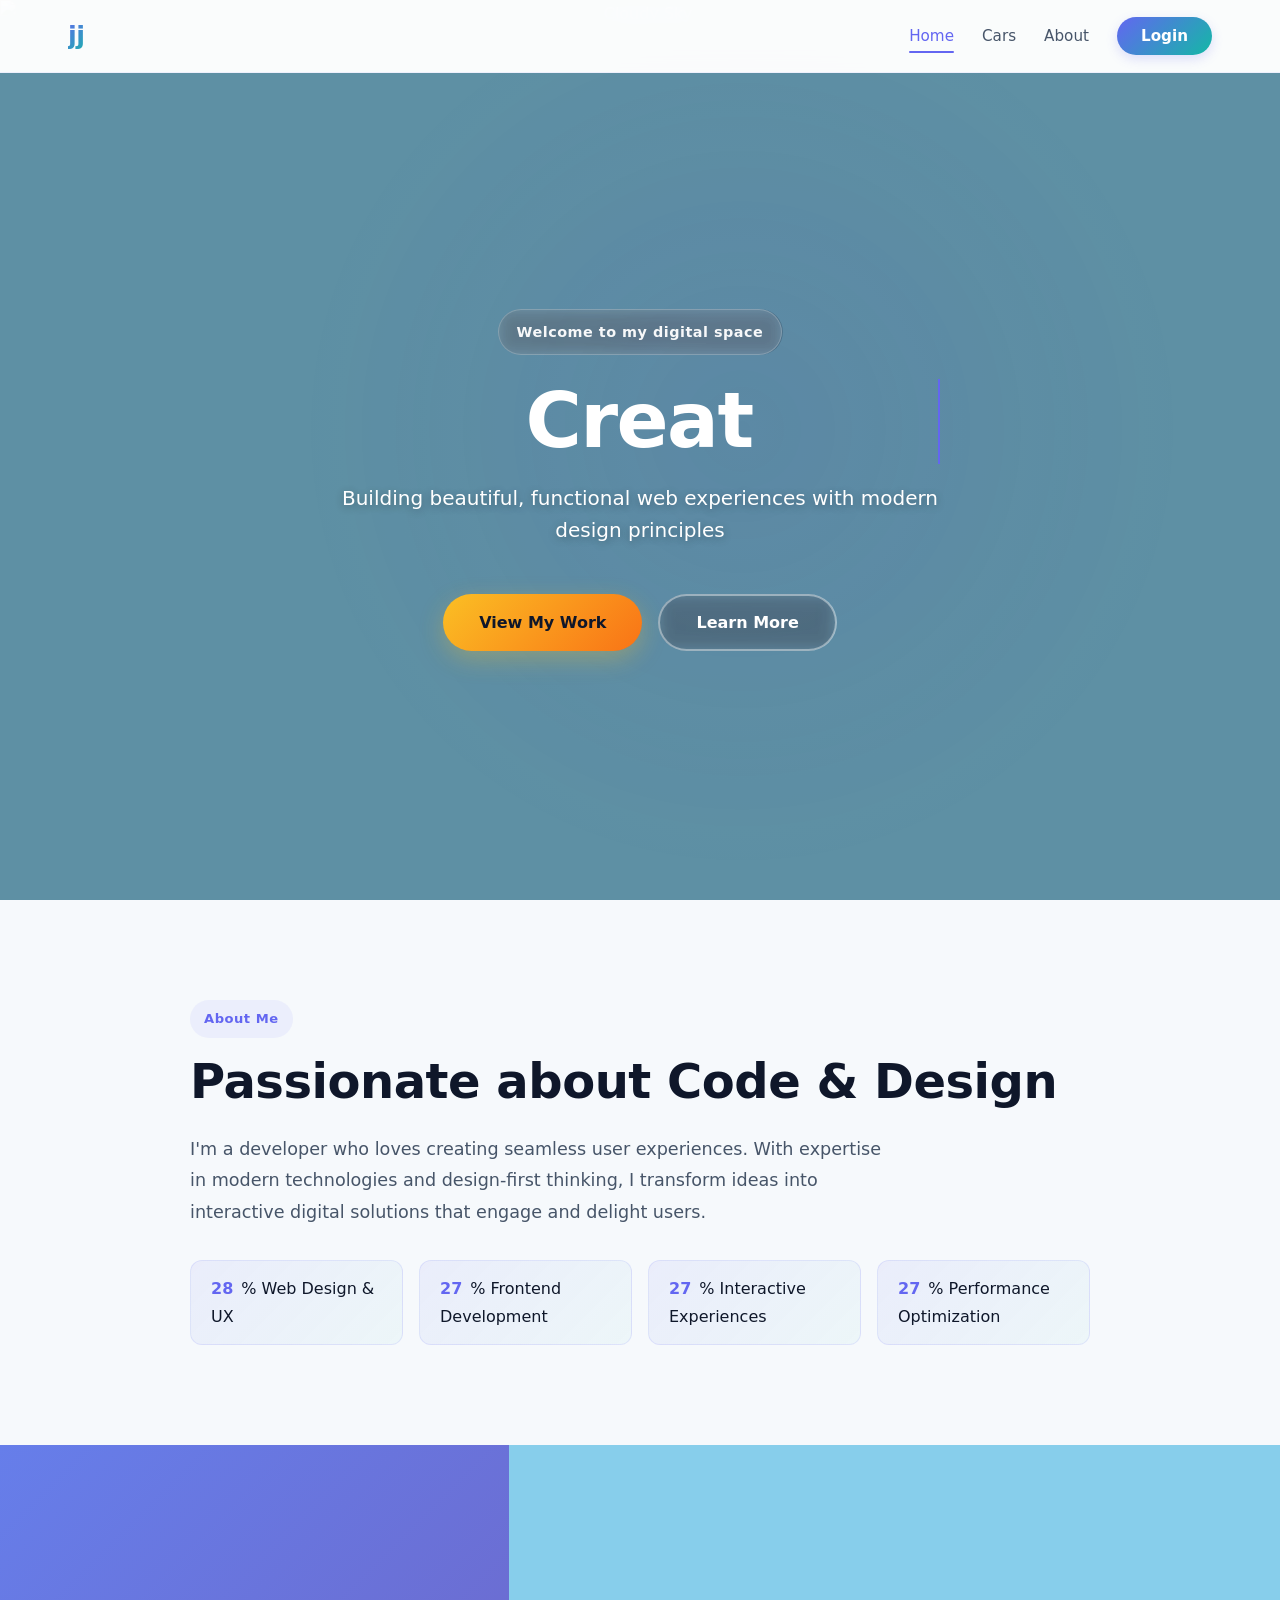
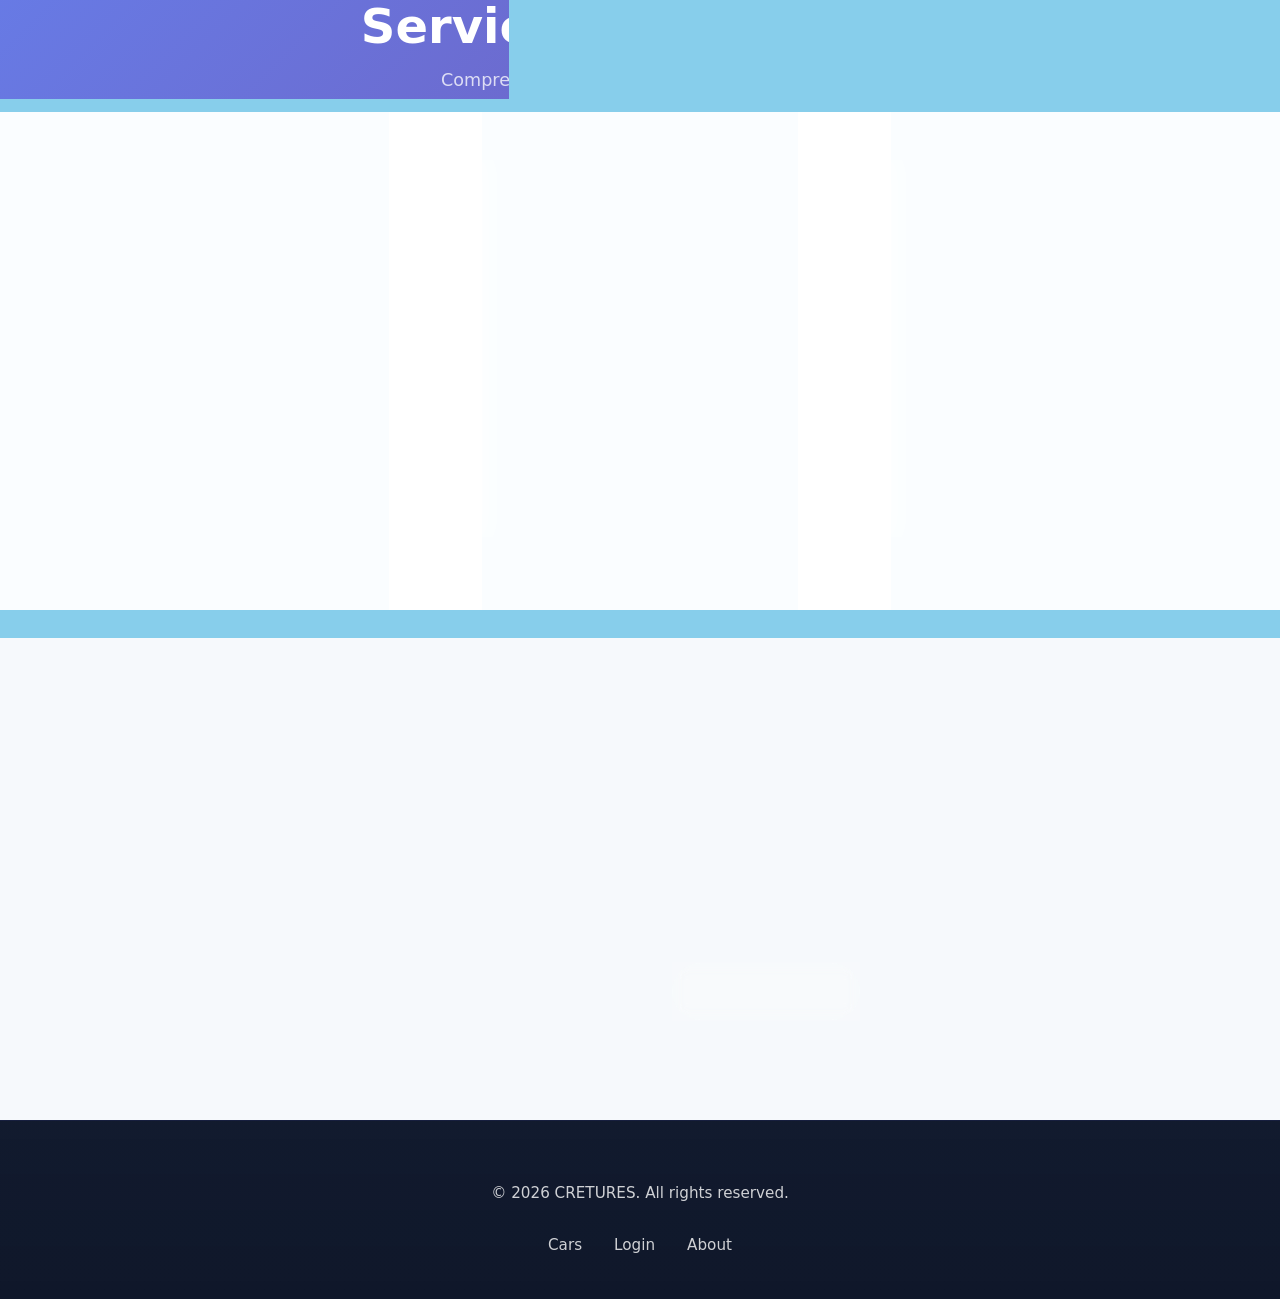
==== commit d2ec7805: "jj added for moment" ====
--- a/index.html
+++ b/index.html
@@ -11,7 +11,7 @@
     <!-- Navigation Bar -->
     <nav class="navbar">
         <div class="nav-container">
-            <div class="logo">CRETURES</div>
+            <div class="logo">jj</div>
             <ul class="nav-menu">
                 <li><a href="./index.html" class="nav-link active">Home</a></li>
                 <li><a href="./cars.html" class="nav-link">Cars</a></li>
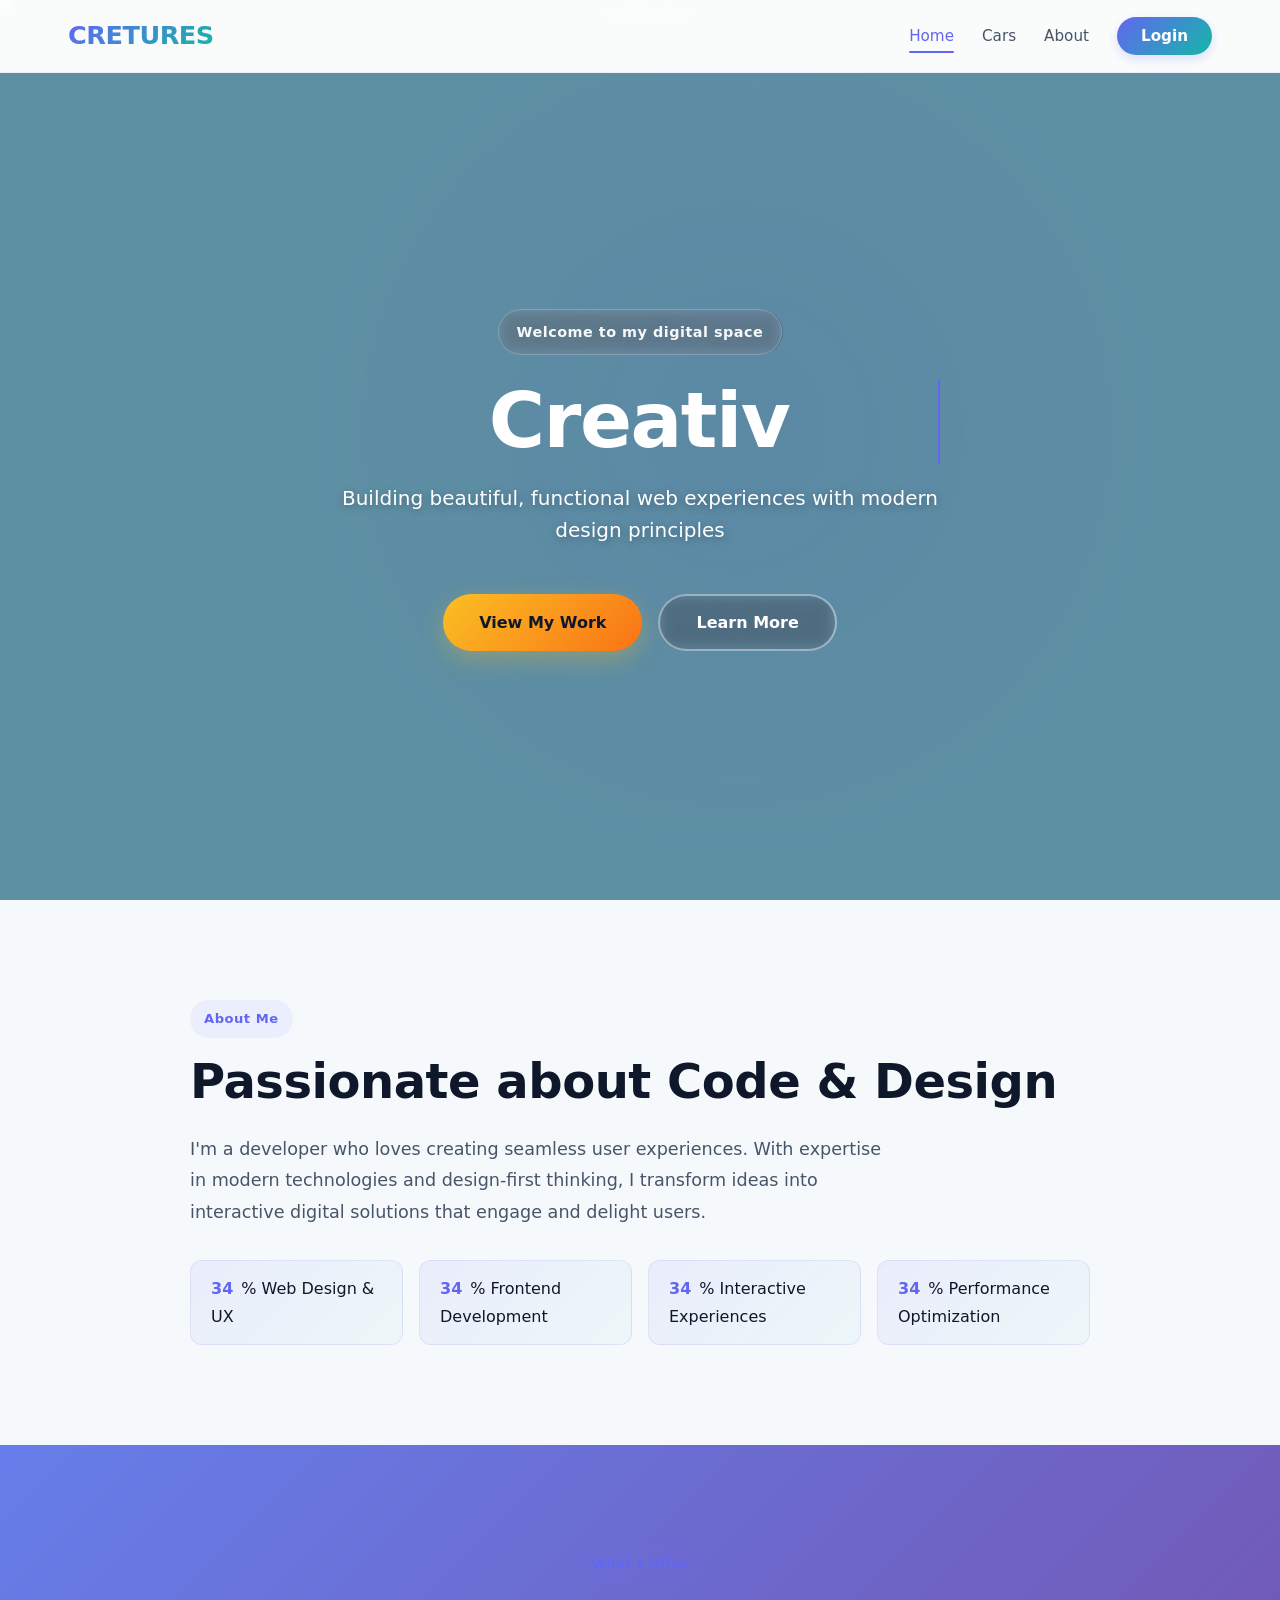
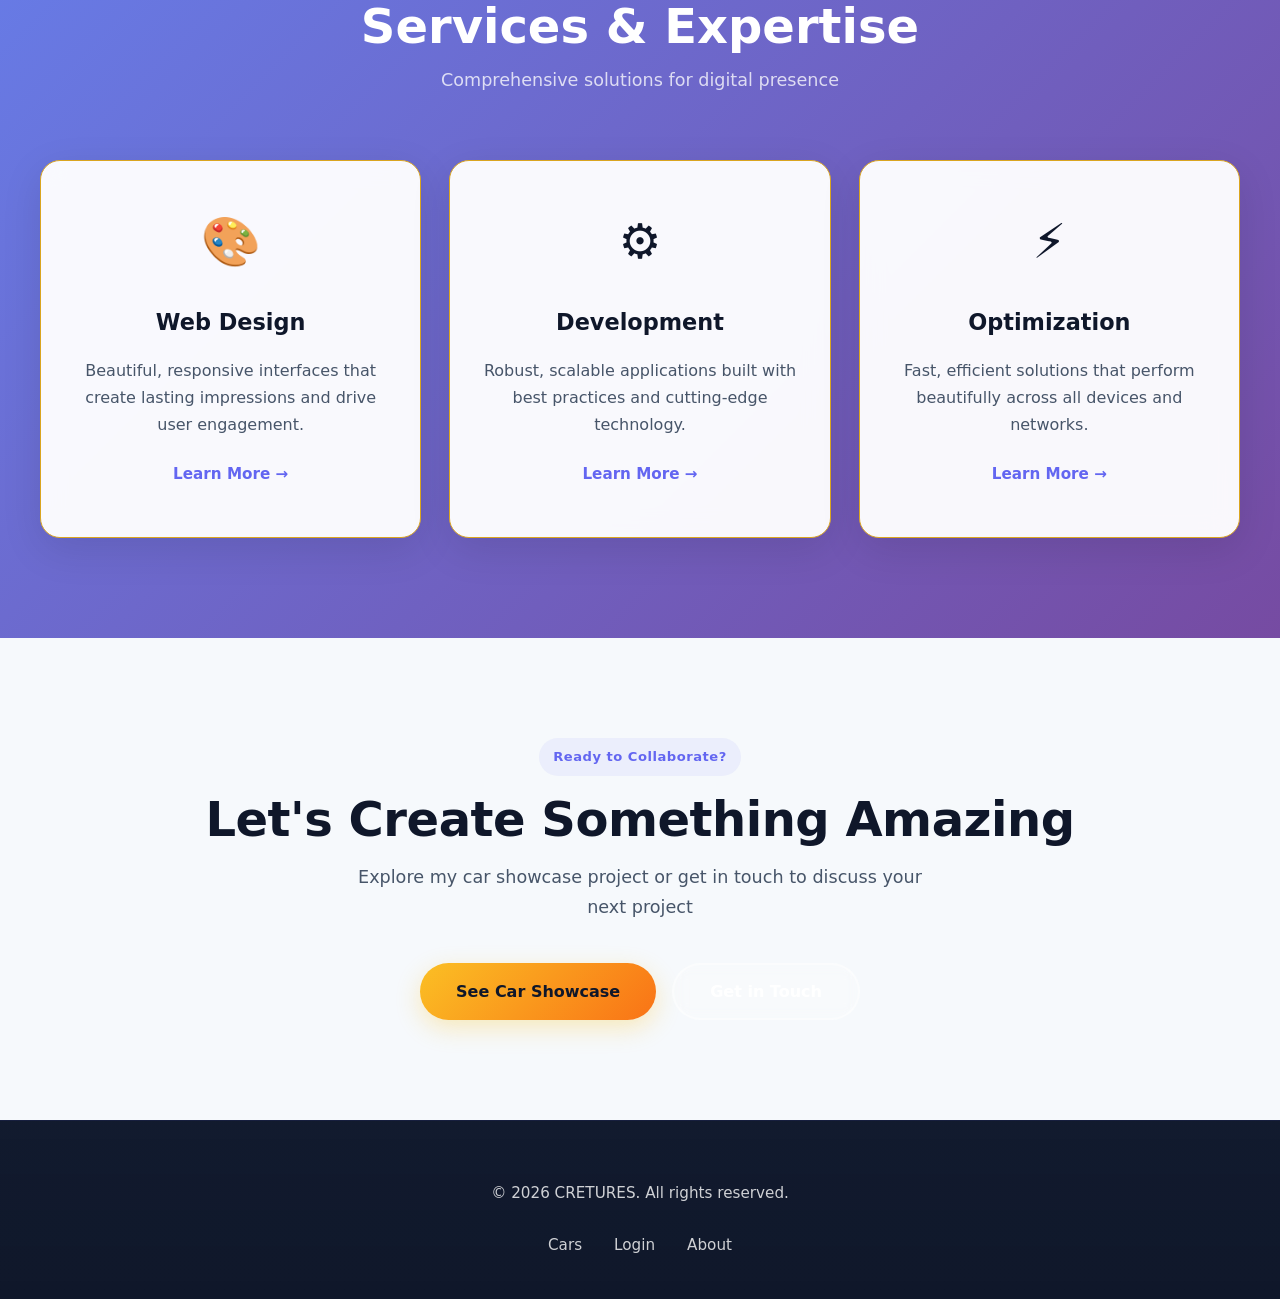
==== commit c7408c03: "back to normal" ====
--- a/index.html
+++ b/index.html
@@ -11,7 +11,7 @@
     <!-- Navigation Bar -->
     <nav class="navbar">
         <div class="nav-container">
-            <div class="logo">jj</div>
+            <div class="logo">CRETURES</div>
             <ul class="nav-menu">
                 <li><a href="./index.html" class="nav-link active">Home</a></li>
                 <li><a href="./cars.html" class="nav-link">Cars</a></li>
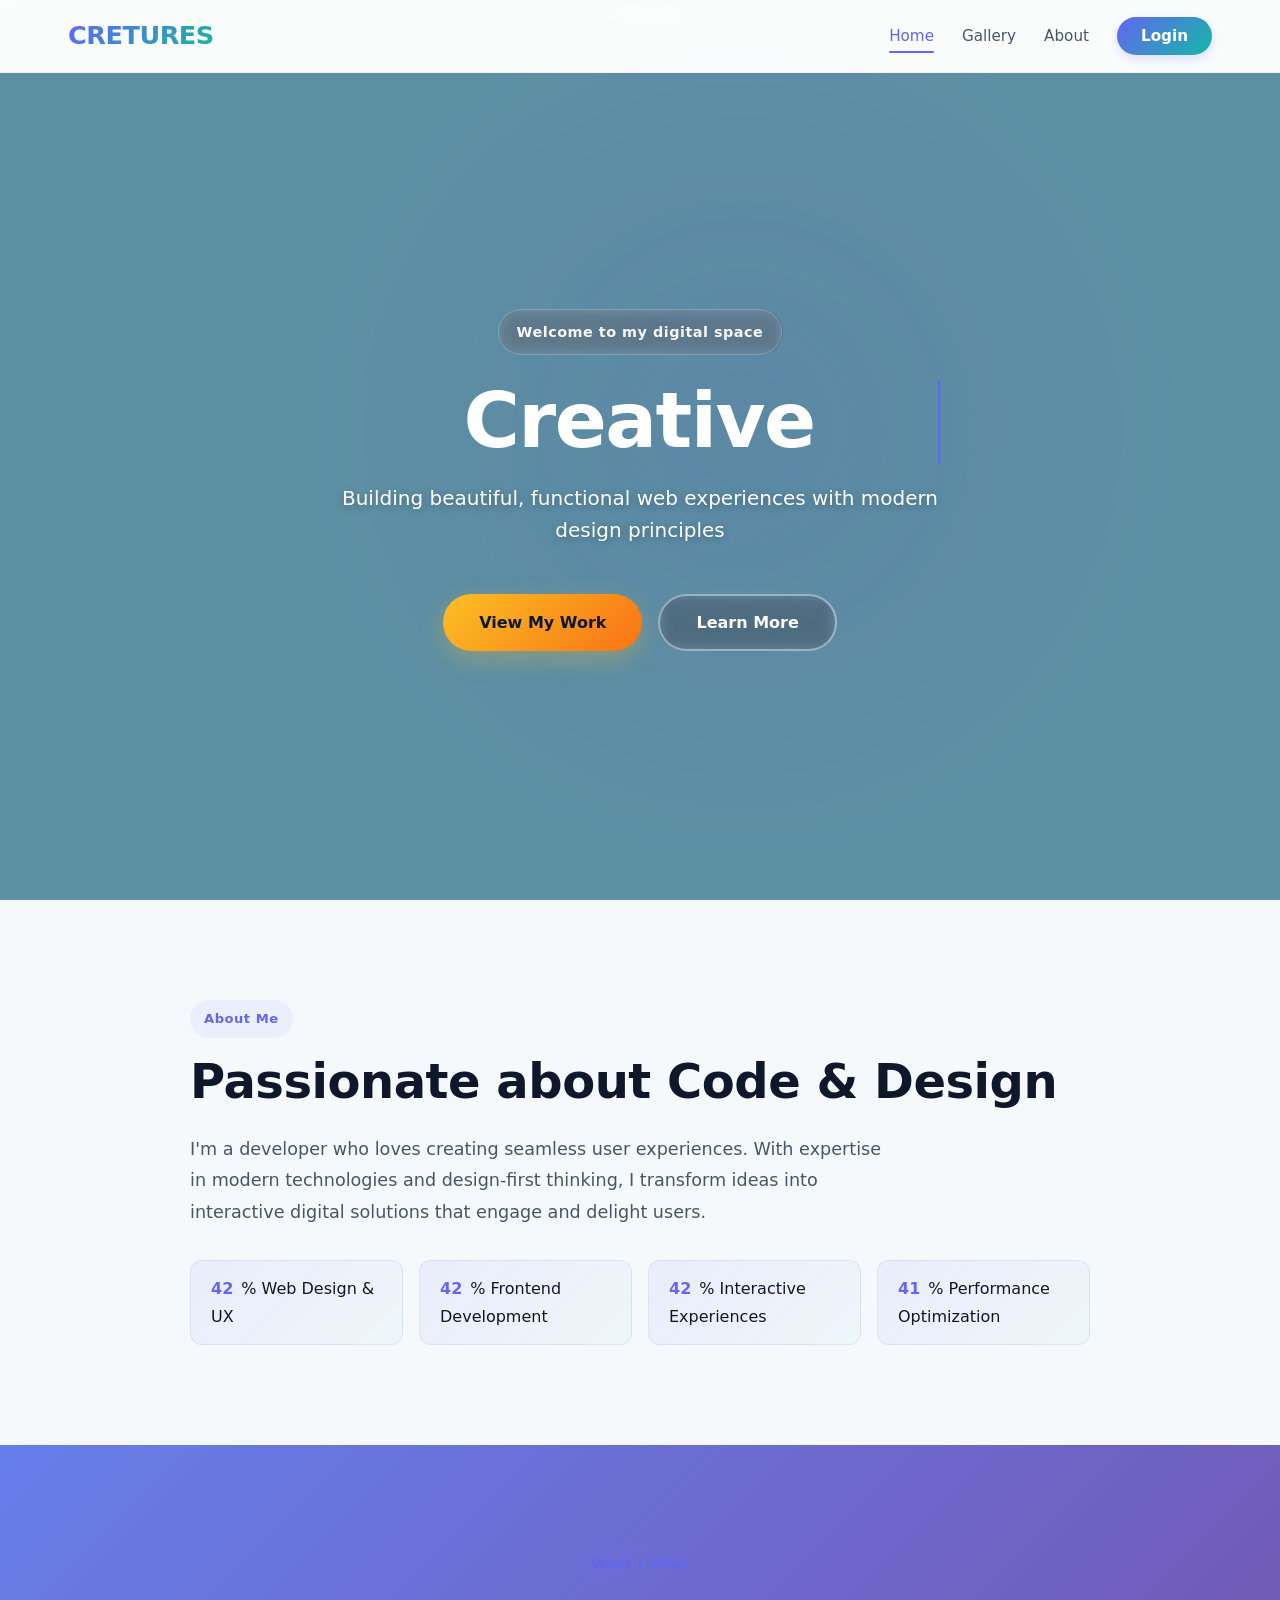
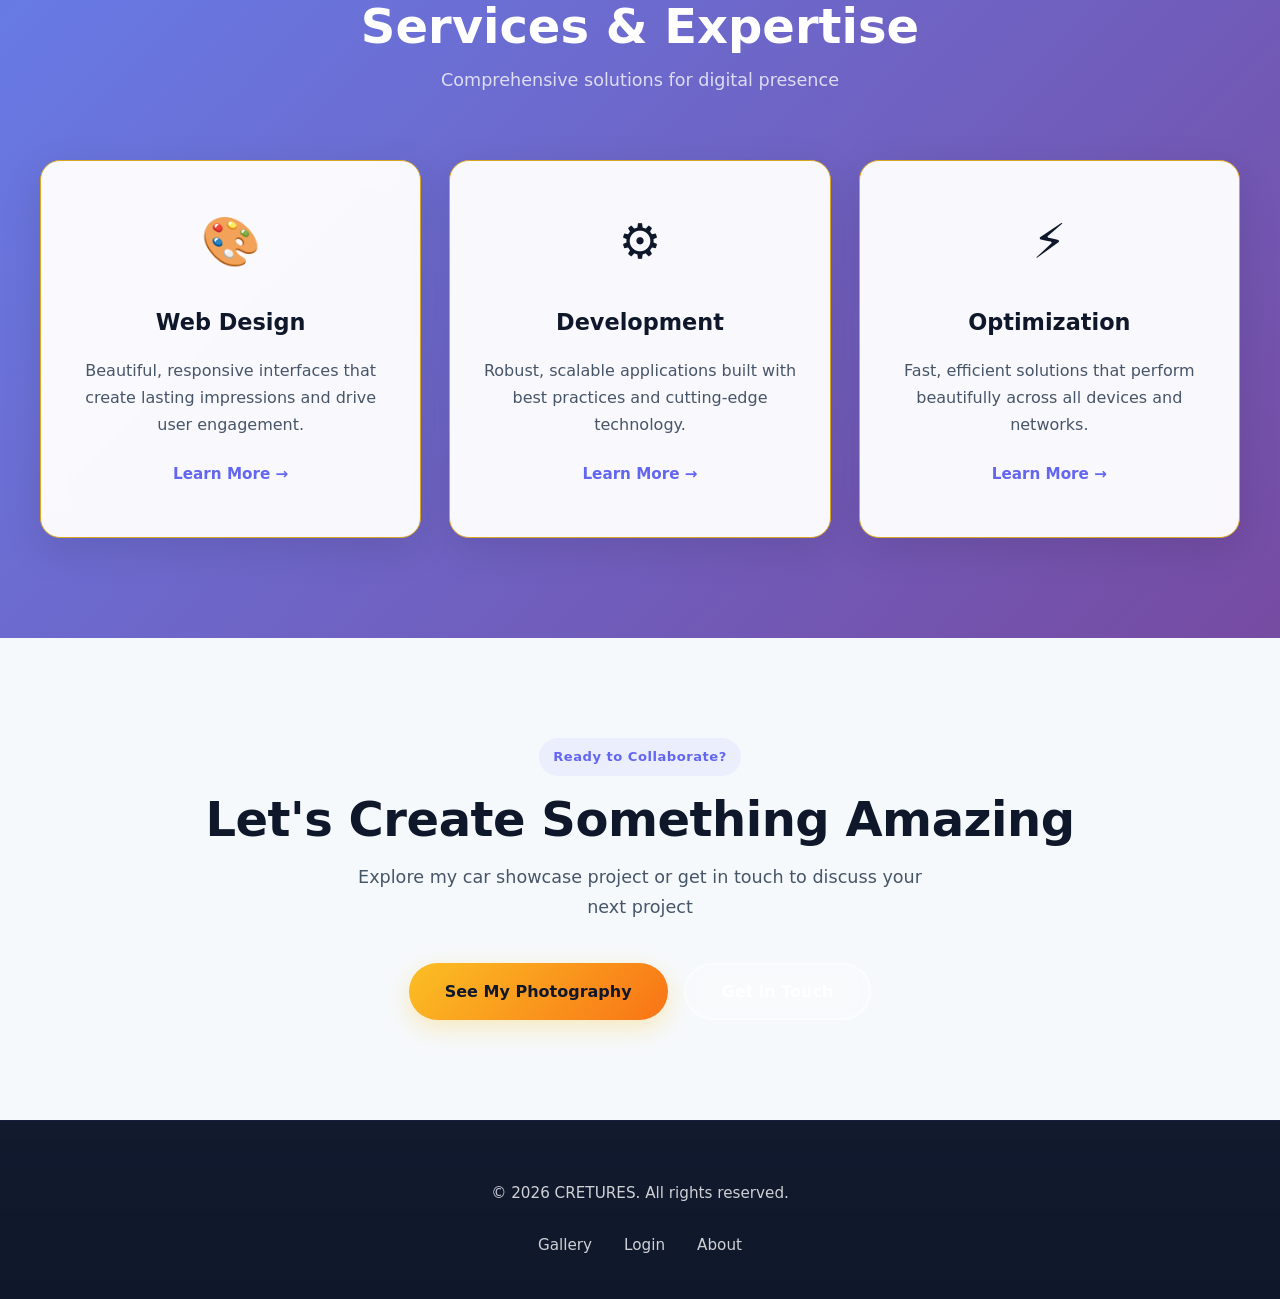
==== commit c23efd95: "Updating Index" ====
--- a/index.html
+++ b/index.html
@@ -14,7 +14,7 @@
             <div class="logo">CRETURES</div>
             <ul class="nav-menu">
                 <li><a href="./index.html" class="nav-link active">Home</a></li>
-                <li><a href="./cars.html" class="nav-link">Cars</a></li>
+                <li><a href="./gallery.html" class="nav-link">Gallery</a></li>
                 <li><a href="#about" class="nav-link">About</a></li>
                 <li><a href="./login.html" class="nav-link login-btn">Login</a></li>
             </ul>
@@ -29,7 +29,7 @@
             <h1 class="hero-title">Creative Developer & Designer</h1>
             <p class="hero-subtitle">Building beautiful, functional web experiences with modern design principles</p>
             <div class="hero-ctas">
-                <a href="./cars.html" class="cta-primary">View My Work</a>
+                <a href="./gallery.html" class="cta-primary">View My Work</a>
                 <a href="#about" class="cta-secondary">Learn More</a>
             </div>
         </div>
@@ -91,7 +91,7 @@
                 <h2>Let's Create Something Amazing</h2>
                 <p>Explore my car showcase project or get in touch to discuss your next project</p>
                 <div class="cta-actions">
-                    <a href="./cars.html" class="cta-primary">See Car Showcase</a>
+                    <a href="./gallery.html" class="cta-primary">See My Photography</a>
                     <a href="./login.html" class="cta-secondary">Get in Touch</a>
                 </div>
             </div>
@@ -103,7 +103,7 @@
         <div class="footer-container">
             <p>&copy; 2026 CRETURES. All rights reserved.</p>
             <ul class="footer-links">
-                <li><a href="./cars.html">Cars</a></li>
+                <li><a href="./gallery.html">Gallery</a></li>
                 <li><a href="./login.html">Login</a></li>
                 <li><a href="#about">About</a></li>
             </ul>
